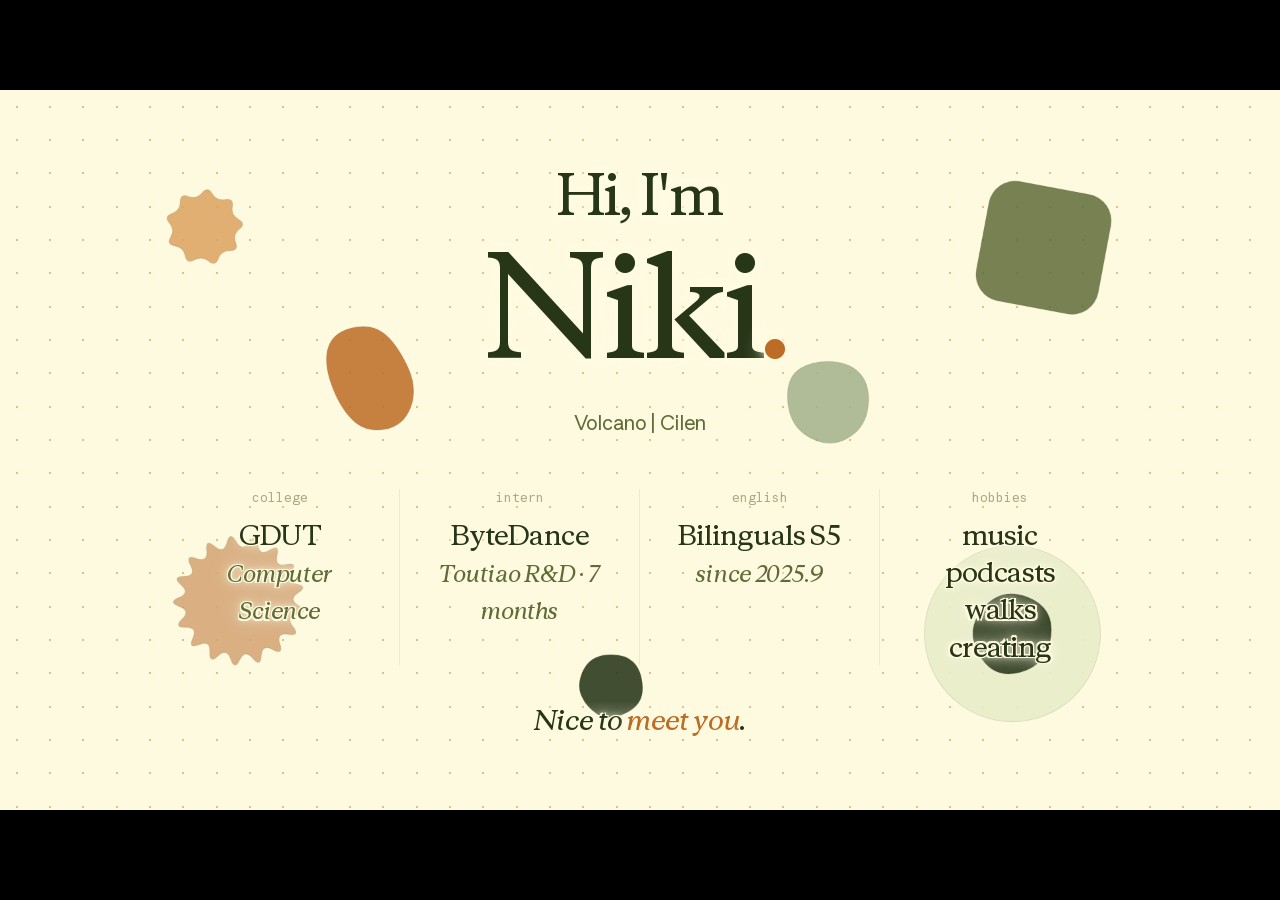
==== index.html @ fb97e88b "feat: add cream text halo for readability over physics layer Co-Authored-By: Claude <noreply@anthrop" ====
<!doctype html>
<html lang="en">
  <head>
    <meta charset="utf-8" />
    <meta name="viewport" content="width=device-width, initial-scale=1" />
    <title>Talk Aug.12</title>
    <style>
      /* ===========================================
         THEME — Anthropic fonts (res/fonts),
         T7 editorial language in olive & cream:
         deep olive green, warm cream, amber.
         =========================================== */
      @font-face {
        font-family: "AnthropicSerif";
        src: url("res/fonts/anthropic_serif_roman.woff2") format("woff2");
        font-weight: 400;
        font-style: normal;
        font-display: swap;
      }
      @font-face {
        font-family: "AnthropicSerif";
        src: url("res/fonts/anthropic_serif_italic.woff2") format("woff2");
        font-weight: 400;
        font-style: italic;
        font-display: swap;
      }
      @font-face {
        font-family: "AnthropicSans";
        src: url("res/fonts/anthropic_sans_roman.woff2") format("woff2");
        font-weight: 400;
        font-style: normal;
        font-display: swap;
      }
      @font-face {
        font-family: "AnthropicMono";
        src: url("res/fonts/anthropic_mono_roman.woff2") format("woff2");
        font-weight: 400;
        font-style: normal;
        font-display: swap;
      }

      /* ===========================================
         THEME TOKENS — tropical indoor plant palette
         =========================================== */
      :root {
        --ink: #606c38;            /* olive green */
        --icon: #283618;           /* deep olive ink */
        --accent: #bc6c25;         /* amber */
        --cream: #fefae0;          /* warm cream */
        --muted: #606c38;          /* muted olive */
        --faint: rgba(96, 108, 56, 0.55);
        --hairline: rgba(96, 108, 56, 0.16);
        --stage-bg: #000000;       /* letterbox bars */

        --font-serif: "AnthropicSerif", Georgia, serif;
        --font-sans: "AnthropicSans", "Helvetica Neue", Arial, sans-serif;
        --font-mono: "AnthropicMono", "SFMono-Regular", Consolas, monospace;

        --ease-out-expo: cubic-bezier(0.16, 1, 0.3, 1);
        --slide-pad-x: 180px;
      }

      /* ===========================================
         FIXED 16:9 STAGE — viewport-base.css (full).
         The stage scales to FIT the window; black
         bars letterbox when the window isn't 16:9.
         =========================================== */
      html, body { width: 100%; height: 100%; margin: 0; overflow: hidden; background: var(--stage-bg, #000); }
      .deck-viewport { position: fixed; inset: 0; overflow: hidden; background: var(--stage-bg, #000); }
      .deck-stage { position: absolute; left: 0; top: 0; width: 1920px; height: 1080px; overflow: hidden; transform-origin: 0 0; background: var(--cream); }
      .slide { position: absolute; inset: 0; width: 1920px; height: 1080px; overflow: hidden; display: block; visibility: hidden; opacity: 0; pointer-events: none; background: var(--cream); transition: opacity 0.35s ease; }
      .slide, .slide *, .slide *::before, .slide *::after { box-sizing: border-box; }
      .slide.active, .slide.visible { visibility: visible; opacity: 1; pointer-events: auto; z-index: 1; }
      img, video, canvas, svg { max-width: 100%; max-height: 100%; }
      .deck-controls { position: fixed; left: 50%; bottom: 22px; transform: translateX(-50%); z-index: 1000; }
      @media print {
        html, body { width: 1920px; height: auto; overflow: visible; background: #fff; }
        .deck-viewport { position: static; overflow: visible; background: #fff; }
        .deck-stage { position: static; width: auto; height: auto; transform: none !important; background: none; }
        .slide { position: relative; display: block !important; visibility: visible !important; opacity: 1 !important; pointer-events: auto !important; width: 1920px; height: 1080px; break-after: page; page-break-after: always; }
        .slide:last-child { break-after: auto; page-break-after: auto; }
        .deck-controls { display: none !important; }
      }
      @media (prefers-reduced-motion: reduce) {
        *, *::before, *::after { animation-duration: 0.01ms !important; transition-duration: 0.2s !important; }
      }

      /* ===========================================
         SLIDE GROUND — dot grid in warm amber
         =========================================== */
      .slide {
        background-color: var(--cream);
        background-image: url("data:image/svg+xml,%3Csvg xmlns='http://www.w3.org/2000/svg' width='50' height='50'%3E%3Crect width='3' height='3' x='23.5' y='23.5' fill='%23dda15e' fill-opacity='0.7'/%3E%3C/svg%3E");
        background-size: 50px 50px;
      }

      /* ===========================================
         TYPE — serif headlines, sans body, mono chrome.
         No uppercase anywhere.
         =========================================== */
      h1 { margin: 0; color: var(--icon); font-family: var(--font-serif); font-weight: 400; line-height: 1.15; letter-spacing: 0; }
      h1 em { font-style: italic; }
      .body { margin: 44px 0 0; color: var(--muted); font-family: var(--font-sans); font-size: 31px; line-height: 1.55; }
      .pull { margin: 56px 0 0; font-family: var(--font-serif); font-style: italic; font-size: 40px; line-height: 1.3; color: var(--icon); }
      .pull .accent { color: var(--accent); }
      .accent { color: var(--accent); }
      .label { font-family: var(--font-mono); font-size: 20px; letter-spacing: 0.05em; color: var(--faint); margin-bottom: 14px; }

      /* ===========================================
         TEXT HALO (文本光晕 / 描边) — cream outline +
         soft glow around every glyph, so type stays
         readable when the physics shapes drift
         underneath. text-shadow is inherited, so a
         single rule on .slide covers all text.
         Tune the px values here if it feels heavy.
         =========================================== */
      .slide {
        text-shadow:
          -2px -2px 0 var(--cream),
           2px -2px 0 var(--cream),
          -2px  2px 0 var(--cream),
           2px  2px 0 var(--cream),
           0 0 8px var(--cream),
           0 0 18px var(--cream),
           0 0 32px var(--cream);
      }

      /* ===========================================
         COMPOSITION — centered name card
         =========================================== */
      .center-slide {
        display: flex; flex-direction: column; align-items: center; justify-content: center;
        text-align: center; padding: 0 var(--slide-pad-x);
      }
      .center-slide > * { width: fit-content; max-width: 1500px; }

      .center-slide h1 { font-size: 84px; }
      .center-slide h1 .name { display: block; font-size: 210px; line-height: 1.02; margin-top: 12px; }
      .center-slide .subtitle { margin: 44px 0 0; color: var(--muted); font-family: var(--font-sans); font-size: 29px; line-height: 1.6; }
      .center-slide .subtitle .accent { color: var(--accent); }

      /* === facts: four columns, hairline dividers === */
      .facts {
        display: flex; align-items: stretch; justify-content: center;
        margin-top: 76px; width: fit-content; max-width: 1560px;
      }
      .fact { flex: 0 0 360px; padding: 0 40px; border-right: 1px solid var(--hairline); }
      .fact:last-child { border-right: none; }
      .fact .k { font-family: var(--font-mono); font-size: 19px; letter-spacing: 0.05em; color: var(--faint); margin-bottom: 16px; }
      .fact .k .accent { color: var(--accent); }
      .fact .v { font-family: var(--font-serif); font-size: 40px; line-height: 1.4; color: var(--icon); }
      .fact .v em { font-style: italic; color: var(--muted); font-size: 33px; }

      /* === footer === */
      .deck-foot {
        position: absolute; left: var(--slide-pad-x); bottom: 46px;
        font-family: var(--font-mono); font-size: 19px; letter-spacing: 0.05em; color: var(--faint);
      }

      /* ===========================================
         ANIMATION KIT — blur-in words, fade, pop.
         All gated on .slide.visible, added by the
         SlidePresentation controller on entry.
         =========================================== */
      .w { display: inline-block; opacity: 0; filter: blur(12px); transition: opacity 0.9s var(--ease-out-expo), filter 0.9s var(--ease-out-expo); transition-delay: var(--d, 0s); }
      .slide.visible .w { opacity: 1; filter: blur(0); }
      .fade { opacity: 0; transition: opacity 0.9s ease; transition-delay: var(--d, 0s); }
      .slide.visible .fade { opacity: 1; }
      .pop { opacity: 0; transform: scale(0.9); transition: opacity 0.7s var(--ease-out-expo), transform 0.7s var(--ease-out-expo); transition-delay: var(--d, 0s); }
      .slide.visible .pop { opacity: 1; transform: none; }
      .wipe { clip-path: inset(0 0 0 100%); transition: clip-path 1.1s var(--ease-out-expo); transition-delay: var(--d, 0s); }
      .slide.visible .wipe { clip-path: inset(0 0 0 0); }

      /* ===========================================
         EDIT CHROME — hover top-left or press E
         =========================================== */
      .edit-hotzone { position: fixed; top: 0; left: 0; width: 120px; height: 120px; z-index: 2000; }
      .edit-toggle {
        position: fixed; top: 14px; left: 14px; z-index: 2001;
        width: 40px; height: 40px; border-radius: 50%; border: none;
        background: var(--ink); color: var(--cream); font-size: 18px;
        cursor: pointer; display: none; opacity: 0.85; transition: opacity 0.3s;
      }
      .edit-toggle.show { display: block; }
      .edit-toggle:hover { opacity: 1; }
      .edit-tools {
        position: fixed; top: 62px; left: 14px; z-index: 2001; display: none; gap: 8px; flex-direction: column;
      }
      .edit-tools.active { display: flex; }
      .edit-tools button {
        font-family: var(--font-mono); font-size: 13px; letter-spacing: 0.05em;
        padding: 7px 12px; border-radius: 999px; border: 1px solid var(--hairline);
        background: var(--cream); color: var(--icon); cursor: pointer;
      }
      .edit-tools button:hover { border-color: var(--accent); color: var(--accent); }
      [contenteditable="plaintext-only"] { outline: 2px dashed var(--accent); outline-offset: 6px; border-radius: 4px; }

      /* ===========================================
         FX LAYER — physics shapes between the dot
         ground and the type layer
         =========================================== */
      .fx-layer {
        position: absolute; inset: 0; z-index: 0;
        width: 1920px; height: 1080px;
        max-width: none; max-height: none;
        pointer-events: none;
        animation: fx-fade 1s var(--ease-out-expo) 0.15s both;
      }
      @keyframes fx-fade { from { opacity: 0; } }
      .slide > *:not(.fx-layer) { position: relative; z-index: 1; }
    </style>
  </head>
  <body>
    <div class="deck-viewport">
      <div class="deck-stage">
        <section class="slide center-slide active" aria-label="Hi, I'm Niki">

          <!-- decorative physics layer: behind the type, above the dot ground -->
          <canvas class="fx-layer" aria-hidden="true"></canvas>

          <!-- centered name -->
          <h1>
            <span class="w editable" style="--d:0.2s">Hi,</span>
            <span class="w editable" style="--d:0.3s">I'm</span>
            <span class="name w editable" style="--d:0.45s">Niki<em class="accent">.</em></span>
          </h1>
          <p class="subtitle fade editable" style="--d:0.7s">
            Volcano | Cilen
          </p>

          <!-- four facts -->
          <div class="facts">
            <div class="fact pop">
              <div class="k editable">college</div>
              <div class="v editable">GDUT<br /><em>Computer Science</em></div>
            </div>
            <div class="fact pop" style="--d:0.15s">
              <div class="k editable">intern</div>
              <div class="v editable">ByteDance<br /><em>Toutiao R&amp;D · 7 months</em></div>
            </div>
            <div class="fact pop" style="--d:0.3s">
              <div class="k editable">english</div>
              <div class="v editable">Bilinguals S5<br /><em>since 2025.9</em></div>
            </div>
            <div class="fact pop" style="--d:0.45s">
              <div class="k editable">hobbies</div>
              <div class="v editable">music<br />podcasts<br />walks<br />creating</div>
            </div>
          </div>

          <!-- closer -->
          <p class="pull wipe editable" style="--d:0.9s">Nice to <span class="accent">meet you</span>.</p>

        </section>
      </div>
    </div>

    <!-- ===========================================
         EDIT CHROME — hover top-left (or press E)
         =========================================== -->
    <div class="edit-hotzone" aria-hidden="true"></div>
    <button class="edit-toggle" id="editToggle" title="Edit mode (E)">✏️</button>
    <div class="edit-tools" id="editTools">
      <button id="editSave" title="Save to localStorage">save</button>
      <button id="editExport" title="Download the edited file">export</button>
    </div>

    <script>
      /* ===========================================
         SLIDE PRESENTATION CONTROLLER
         Keyboard: PageDown / ↓ / → / Space (next),
         PageUp / ↑ / ← / Shift+Space (previous).
         The stage scales to FIT the window.
         =========================================== */
      class SlidePresentation {
        constructor() {
          this.slides = document.querySelectorAll(".slide");
          this.current = 0;
          this.stage = document.querySelector(".deck-stage");
          this.editing = false;
          this.setupScale();
          this.setupKeys();
          this.show(0);
        }

        setupScale() {
          const scale = () => {
            const factor = Math.min(window.innerWidth / 1920, window.innerHeight / 1080);
            const x = (window.innerWidth - 1920 * factor) / 2;
            const y = (window.innerHeight - 1080 * factor) / 2;
            this.stage.style.transform = `translate(${x}px, ${y}px) scale(${factor})`;
          };
          scale();
          window.addEventListener("resize", scale);
        }

        setupKeys() {
          document.addEventListener("keydown", (e) => {
            if (this.editing) return;
            if (e.key === " " && e.shiftKey) {
              e.preventDefault();
              this.show(this.current - 1);
            } else if (e.key === " " || e.key === "PageDown" || e.key === "ArrowDown" || e.key === "ArrowRight") {
              e.preventDefault();
              this.show(this.current + 1);
            } else if (e.key === "PageUp" || e.key === "ArrowUp" || e.key === "ArrowLeft") {
              e.preventDefault();
              this.show(this.current - 1);
            }
          });
        }

        show(index) {
          this.current = Math.max(0, Math.min(index, this.slides.length - 1));
          this.slides.forEach((slide, i) => {
            const on = i === this.current;
            slide.classList.toggle("active", on);
            slide.classList.toggle("visible", on);
          });
        }
      }

      /* ===========================================
         INLINE EDITING — hover top-left or press E,
         save to localStorage, export a file.
         =========================================== */
      (() => {
        const deck = document.querySelector(".deck-stage");
        const hotzone = document.querySelector(".edit-hotzone");
        const toggle = document.getElementById("editToggle");
        const tools = document.getElementById("editTools");
        const SAVE_KEY = "niki-intro:v1";
        let isActive = false;
        let hideTimer = null;

        const applyEditable = () => {
          document.querySelectorAll(".editable").forEach((el) => {
            el.contentEditable = isActive ? "plaintext-only" : "false";
          });
        };

        const save = () => {
          try {
            localStorage.setItem(SAVE_KEY, deck.innerHTML);
          } catch (err) {
            /* ignore */
          }
        };

        const toggleEdit = () => {
          isActive = !isActive;
          if (window.__deckPresenter) window.__deckPresenter.editing = isActive;
          toggle.classList.toggle("active", isActive);
          tools.classList.toggle("active", isActive);
          toggle.textContent = isActive ? "✓" : "✏️";
          toggle.title = isActive ? "Done editing (E)" : "Edit mode (E)";
          applyEditable();
          if (isActive) {
            clearTimeout(hideTimer);
            toggle.classList.add("show");
          } else {
            save();
          }
        };

        hotzone.addEventListener("mouseenter", () => {
          clearTimeout(hideTimer);
          toggle.classList.add("show");
        });
        hotzone.addEventListener("mouseleave", () => {
          hideTimer = setTimeout(() => {
            if (!isActive) toggle.classList.remove("show");
          }, 400);
        });
        toggle.addEventListener("mouseenter", () => clearTimeout(hideTimer));
        toggle.addEventListener("mouseleave", () => {
          hideTimer = setTimeout(() => {
            if (!isActive) toggle.classList.remove("show");
          }, 400);
        });
        hotzone.addEventListener("click", () => toggleEdit());
        toggle.addEventListener("click", () => toggleEdit());

        document.addEventListener("keydown", (e) => {
          if ((e.key === "e" || e.key === "E") && !e.target.getAttribute("contenteditable")) {
            toggleEdit();
          }
        });

        deck.addEventListener("input", () => {
          if (isActive) save();
        });

        document.getElementById("editSave").addEventListener("click", () => {
          save();
          toggle.classList.add("show");
        });

        document.getElementById("editExport").addEventListener("click", () => {
          save();
          const html = "<!doctype html>\n" + document.documentElement.outerHTML;
          const blob = new Blob([html], { type: "text/html" });
          const url = URL.createObjectURL(blob);
          const a = document.createElement("a");
          a.href = url;
          a.download = "niki-intro.html";
          a.click();
          URL.revokeObjectURL(url);
        });
      })();

      /* ===========================================
         BOOT
         =========================================== */
      const deckPresenter = new SlidePresentation();
      window.__deckPresenter = deckPresenter;
    </script>

    <script>
      /* ===========================================
         DECORATIVE PHYSICS LAYER — olive/amber shapes
         swim freely like fish: drifting, pausing,
         steering around each other, never touching.
         No pointer interaction. Sandwiched between
         the dot ground and the type layer.
         =========================================== */
      (() => {
        "use strict";

        /* =====================================================
           TUNING — sizes, speeds and forces, all in one place.
           The stage is 1920 × 1080. Colors live in `specs`.
           ===================================================== */
        const CFG = {
          // ---- sizes ----
          shapeScale: 1,      // global size multiplier for all shapes
          gap: 1.1,           // min gap between shapes, × (r₁ + r₂)

          // ---- free swimming ----
          swimSpeed: 60,      // base drift speed, px/s
          swimTurn: 0.7,      // how fast the drift direction changes, rad/s
          swimPull: 1.0,      // attraction toward the wander point
          swimDamping: 0.85,  // velocity friction while swimming
          swimMaxSpeed: 260,  // safety speed cap, px/s
          swimMaxAccel: 300,  // safety acceleration cap, px/s²
          speedVariance: 0.4, // ± per-shape speed difference (fraction)

          // ---- pauses (float in place) ----
          pauseMin: 3,        // seconds of swimming between pauses
          pauseMax: 8,
          restMin: 1.5,       // seconds of floating per pause
          restMax: 3.5,

          // ---- even distribution ----
          goalSpread: 340,    // wander points keep at least this apart, px
          goalNudge: 1.4,     // how firmly goals push apart, px/frame at full overlap
          anchorPull: 0.45,   // wander points drift back toward their home, per s

          // ---- active avoidance (主动避让) ----
          avoid: 500,         // steering accel when shapes get close, px/s²
          edgeMargin: 160,    // steer away from stage edges within this, px

          // ---- motion flavor ----
          breathRate: 0.0005, // breathing sway speed, rad per ms
          breathAmount: 0.22, // breathing sway amplitude, rad
          bankAmount: 0.0016, // tilt into the drift, rad per px/s of vx
        };

        // gentler values when the user prefers reduced motion
        const GENTLE = { breathAmount: 0, bankAmount: 0 };

        const W = 1920, H = 1080, TAU = Math.PI * 2;
        const canvas = document.querySelector(".fx-layer");
        const ctx = canvas.getContext("2d");
        const reducedMotion = matchMedia("(prefers-reduced-motion: reduce)").matches;
        const dpr = Math.min(devicePixelRatio || 1, 2);
        canvas.width = W * dpr;
        canvas.height = H * dpr;
        ctx.setTransform(dpr, 0, 0, dpr, 0, 0);

        /* 7 distinctive silhouettes, spread wide with margins, in
           the deck's olive / amber / cream tokens. x/y = rest
           position, w/h/r = size in stage pixels (× shapeScale). */
        const specs = [
          { kind:"flower", x:300, y:210, w:126, h:123, r:52, color:"rgba(221,161,94,.85)", petals:9, inner:.70, angle:-.08 },
          { kind:"roundRect", x:1560, y:240, w:186, h:182, r:83, color:"rgba(96,108,56,.85)", corner:40, angle:.03 },
          { kind:"poly", x:560, y:430, w:121, h:171, r:63, color:"rgba(188,108,37,.85)", angle:-.16,
            points:[[-.2,-.5],[.27,-.44],[.46,-.2],[.49,.24],[.14,.5],[-.33,.42],[-.5,.12],[-.46,-.3]] },
          { kind:"poly", x:1240, y:470, w:127, h:130, r:55, color:"rgba(163,177,138,.85)", angle:-.04,
            points:[[-.18,-.5],[.26,-.47],[.49,-.2],[.43,.27],[.05,.5],[-.33,.36],[-.5,.08],[-.48,-.33]] },
          { kind:"flower", x:360, y:760, w:214, h:211, r:90, color:"rgba(212,163,115,.85)", petals:17, inner:.69, angle:.03 },
          { kind:"poly", x:920, y:900, w:100, h:102, r:42, color:"rgba(40,54,24,.88)", angle:-.13,
            points:[[-.18,-.5],[.32,-.39],[.5,-.08],[.37,.41],[-.2,.5],[-.46,.2],[-.5,-.16]] },
          { kind:"composite", x:1520, y:820, w:264, h:264, r:120, color:"rgba(233,237,201,.9)", innerColor:"rgba(40,54,24,.9)", angle:-.04 }
        ];

        let bodies = [], lastTime = performance.now();
        const clamp = (v, lo, hi) => Math.max(lo, Math.min(hi, v));

        bodies = specs.map((s, i) => ({
          s, i,
          x: s.x, y: s.y, vx: 0, vy: 0,
          a: s.angle || 0, av: 0,
          w: s.w * CFG.shapeScale, h: s.h * CFG.shapeScale, r: s.r * CFG.shapeScale,
          wx: s.x, wy: s.y,                      // wander point it swims toward
          ax: s.x, ay: s.y,                      // home anchor — keeps it spread
          heading: Math.random() * TAU,          // current drift direction
          speedFactor: 1 + (Math.random() - .5) * CFG.speedVariance * 2,
          rest: CFG.pauseMin + Math.random() * (CFG.pauseMax - CFG.pauseMin),
          pause: 0,                              // seconds left floating in place
          fx: 0, fy: 0,                          // steering force accumulator
        }));

        // Soft edges — shapes rest against the stage, never bounce.
        function contain(b) {
          if (b.x < b.r) { b.x = b.r; b.vx = 0; }
          else if (b.x > W - b.r) { b.x = W - b.r; b.vx = 0; }
          if (b.y < b.r) { b.y = b.r; b.vy = 0; }
          else if (b.y > H - b.r) { b.y = H - b.r; b.vy = 0; }
        }

        // Active avoidance (主动避让) — accumulate steering forces so
        // shapes flow around each other before touching. No impulses,
        // no position teleports, no bouncing, no squeezing.
        function steerApart(a, b) {
          const dx = b.x - a.x, dy = b.y - a.y;
          const dist = Math.hypot(dx, dy);
          const zone = (a.r + b.r) * CFG.gap;
          if (dist >= zone || dist < 1e-4) return;
          const t = 1 - dist / zone;   // 0 at zone edge → 1 at full overlap
          const f = t * t * CFG.avoid; // quadratic falloff, px/s²
          const nx = dx / dist, ny = dy / dist;
          a.fx -= nx * f; a.fy -= ny * f;
          b.fx += nx * f; b.fy += ny * f;
        }

        // Soft edge avoidance — drift off the walls before touching.
        function steerFromEdges(b) {
          const m = CFG.edgeMargin;
          if (b.x < m) b.fx += CFG.avoid * Math.pow(1 - b.x / m, 2);
          else if (b.x > W - m) b.fx -= CFG.avoid * Math.pow(1 - (W - b.x) / m, 2);
          if (b.y < m) b.fy += CFG.avoid * Math.pow(1 - b.y / m, 2);
          else if (b.y > H - m) b.fy -= CFG.avoid * Math.pow(1 - (H - b.y) / m, 2);
        }

        // Even distribution — the wander goals repel each other (and
        // keep out of other shapes' personal space), so the shapes
        // spread across the stage instead of gathering on one side.
        // Goals are virtual targets, so nudging them is invisible.
        function spreadGoals() {
          const zone = CFG.goalSpread;
          // goals keep their distance from each other
          for (let i = 0; i < bodies.length; i++) {
            for (let j = i + 1; j < bodies.length; j++) {
              const a = bodies[i], b = bodies[j];
              const dx = b.wx - a.wx, dy = b.wy - a.wy;
              const dist = Math.hypot(dx, dy);
              if (dist >= zone || dist < 1e-4) continue;
              const t = 1 - dist / zone;
              const nudge = t * t * CFG.goalNudge;
              const nx = dx / dist, ny = dy / dist;
              a.wx -= nx * nudge; a.wy -= ny * nudge;
              b.wx += nx * nudge; b.wy += ny * nudge;
            }
          }
          // goals avoid sitting inside other shapes
          for (const a of bodies) {
            for (const b of bodies) {
              if (a === b) continue;
              const dx = a.wx - b.x, dy = a.wy - b.y;
              const dist = Math.hypot(dx, dy);
              const zoneB = (a.r + b.r) * CFG.gap + 30;
              if (dist >= zoneB || dist < 1e-4) continue;
              const t = 1 - dist / zoneB;
              a.wx += (dx / dist) * t * t * CFG.goalNudge;
              a.wy += (dy / dist) * t * t * CFG.goalNudge;
            }
          }
          // keep goals inside the stage
          const m = CFG.edgeMargin;
          for (const b of bodies) {
            b.wx = clamp(b.wx, m, W - m);
            b.wy = clamp(b.wy, m, H - m);
          }
        }

        function simulate(dt) {
          const now = performance.now();
          const speedScale = reducedMotion ? .45 : 1;
          const breathAmount = reducedMotion ? GENTLE.breathAmount : CFG.breathAmount;
          const bankAmount = reducedMotion ? GENTLE.bankAmount : CFG.bankAmount;

          // ---- accumulate steering forces ----
          for (const b of bodies) { b.fx = 0; b.fy = 0; }
          for (let i = 0; i < bodies.length; i++) {
            for (let j = i + 1; j < bodies.length; j++) steerApart(bodies[i], bodies[j]);
          }
          for (const b of bodies) steerFromEdges(b);

          // ---- swim: wander, chase, apply steering ----
          for (const b of bodies) {
            // pause scheduling: swim a while, then float in place
            if (b.pause > 0) {
              b.pause -= dt;
            } else {
              b.rest -= dt;
              if (b.rest <= 0) {
                b.pause = CFG.restMin + Math.random() * (CFG.restMax - CFG.restMin);
                b.rest = CFG.pauseMin + Math.random() * (CFG.pauseMax - CFG.pauseMin);
              }
              // wander point meanders along a slowly turning heading
              b.heading += (Math.random() - .5) * CFG.swimTurn * dt;
              const sp = CFG.swimSpeed * b.speedFactor * speedScale;
              b.wx += Math.cos(b.heading) * sp * dt;
              b.wy += Math.sin(b.heading) * sp * dt;
              // keep the wander point inside the stage — reflect the heading
              const m = CFG.edgeMargin;
              if (b.wx < m) { b.wx = m; b.heading = Math.PI - b.heading; }
              else if (b.wx > W - m) { b.wx = W - m; b.heading = Math.PI - b.heading; }
              if (b.wy < m) { b.wy = m; b.heading = -b.heading; }
              else if (b.wy > H - m) { b.wy = H - m; b.heading = -b.heading; }
              // drift back toward its home anchor — shapes stay spread
              b.wx += (b.ax - b.wx) * CFG.anchorPull * b.speedFactor * dt;
              b.wy += (b.ay - b.wy) * CFG.anchorPull * b.speedFactor * dt;
            }
            const paused = b.pause > 0;

            // soft chase of the wander point + avoidance steering
            let ax = (b.wx - b.x) * (paused ? .25 : CFG.swimPull) - b.vx * (paused ? .9 : CFG.swimDamping) + b.fx;
            let ay = (b.wy - b.y) * (paused ? .25 : CFG.swimPull) - b.vy * (paused ? .9 : CFG.swimDamping) + b.fy;
            const acc = Math.hypot(ax, ay), cap = reducedMotion ? 180 : CFG.swimMaxAccel;
            if (acc > cap) { ax *= cap / acc; ay *= cap / acc; }
            b.vx += ax * dt; b.vy += ay * dt;
            const maxV = paused ? 50 : CFG.swimMaxSpeed;
            b.vx = clamp(b.vx, -maxV, maxV); b.vy = clamp(b.vy, -maxV, maxV);
            b.x += b.vx * dt; b.y += b.vy * dt;

            // tilt into the drift + gentle breathing
            const sway = Math.sin(now * CFG.breathRate + b.i * 1.9) * breathAmount;
            const bank = clamp(b.vx * bankAmount, -.3, .3);
            b.av += ((b.s.angle || 0) + sway + bank - b.a) * .02;
            b.av *= .9; b.a += b.av;
          }

          // keep the goals spread — shapes follow, distribution stays even
          spreadGoals();

          // hard safety: never leave the stage
          for (const b of bodies) contain(b);
        }

        function smooth(points) {
          const first = points[0], last = points[points.length - 1];
          ctx.beginPath(); ctx.moveTo((first[0]+last[0])/2, (first[1]+last[1])/2);
          for (let i=0; i<points.length; i++) {
            const p=points[i], n=points[(i+1)%points.length];
            ctx.quadraticCurveTo(p[0], p[1], (p[0]+n[0])/2, (p[1]+n[1])/2);
          }
          ctx.closePath();
        }

        function radial(rx, ry, radii, rotation=-Math.PI/2) {
          return radii.map((r,i) => { const a=rotation+i/radii.length*TAU; return [Math.cos(a)*rx*r, Math.sin(a)*ry*r]; });
        }

        function paint(color) {
          ctx.fillStyle=color; ctx.fill(); ctx.strokeStyle="rgba(40,54,24,.14)"; ctx.lineWidth=1.1; ctx.stroke();
        }

        function drawBody(b) {
          const s=b.s, rx=b.w/2, ry=b.h/2;
          ctx.save(); ctx.translate(b.x,b.y); ctx.rotate(b.a); ctx.lineJoin="round";
          if (s.kind === "circle" || s.kind === "composite") {
            ctx.beginPath(); ctx.ellipse(0,0,rx,ry,0,0,TAU); paint(s.color);
          } else if (s.kind === "roundRect") {
            ctx.beginPath(); ctx.roundRect(-rx,-ry,b.w,b.h,s.corner); paint(s.color);
          } else if (s.kind === "poly") {
            smooth(s.points.map(p=>[p[0]*b.w,p[1]*b.h])); paint(s.color);
          } else if (s.kind === "flower") {
            const radii=Array.from({length:s.petals*2},(_,i)=>i%2===0?1:s.inner);
            smooth(radial(rx,ry,radii)); paint(s.color);
          } else {
            smooth(radial(rx,ry,s.radii)); paint(s.color);
          }
          if (s.kind === "composite") {
            smooth(radial(b.w*.28,b.h*.285,[.96,1,.94,1,.97],-Math.PI/2-.07)); paint(s.innerColor);
          }
          ctx.restore();
        }

        function frame(now) {
          const dt=Math.min(Math.max((now-lastTime)/1000,.001),.03); lastTime=now;
          simulate(dt); ctx.clearRect(0,0,W,H); for (const b of bodies) drawBody(b);
          requestAnimationFrame(frame);
        }

        requestAnimationFrame(frame);
      })();
    </script>
  </body>
</html>
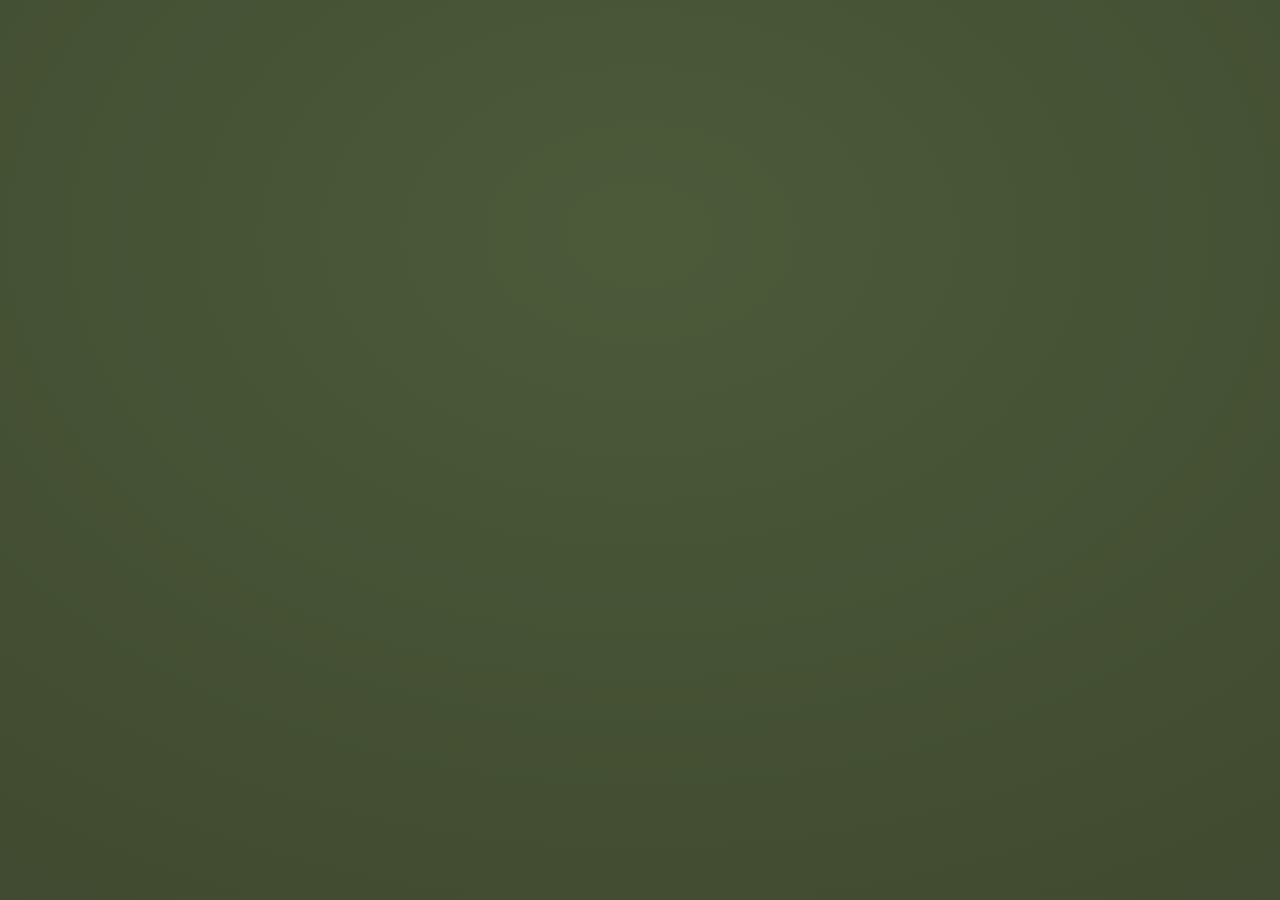
==== commit c43fb3c1: "feat: add pre-page cover unveiled by a cog-shaped window from the corner Co-Authored-By: Claude <nor" ====
--- a/index.html
+++ b/index.html
@@ -172,28 +172,22 @@
       .slide.visible .wipe { clip-path: inset(0 0 0 0); }
 
       /* ===========================================
-         EDIT CHROME — hover top-left or press E
-         =========================================== */
-      .edit-hotzone { position: fixed; top: 0; left: 0; width: 120px; height: 120px; z-index: 2000; }
-      .edit-toggle {
-        position: fixed; top: 14px; left: 14px; z-index: 2001;
-        width: 40px; height: 40px; border-radius: 50%; border: none;
-        background: var(--ink); color: var(--cream); font-size: 18px;
-        cursor: pointer; display: none; opacity: 0.85; transition: opacity 0.3s;
-      }
-      .edit-toggle.show { display: block; }
-      .edit-toggle:hover { opacity: 1; }
-      .edit-tools {
-        position: fixed; top: 62px; left: 14px; z-index: 2001; display: none; gap: 8px; flex-direction: column;
-      }
-      .edit-tools.active { display: flex; }
-      .edit-tools button {
-        font-family: var(--font-mono); font-size: 13px; letter-spacing: 0.05em;
-        padding: 7px 12px; border-radius: 999px; border: 1px solid var(--hairline);
-        background: var(--cream); color: var(--icon); cursor: pointer;
-      }
-      .edit-tools button:hover { border-color: var(--accent); color: var(--accent); }
-      [contenteditable="plaintext-only"] { outline: 2px dashed var(--accent); outline-offset: 6px; border-radius: 4px; }
+         PRE PAGE — olive cover cut open by a cog.
+         A full-screen #424d31 sheet, completely
+         blank. On the first forward keypress a
+         window in the shape of the amber cog from
+         the physics layer opens at the bottom-right
+         corner and grows until it swallows the
+         screen — the green cover is simply revealed
+         in a cog shape (no gear graphic of its own).
+         =========================================== */
+      .pre {
+        position: fixed; inset: 0; z-index: 500;
+        background:
+          radial-gradient(130% 130% at 50% 26%, #4c5a3a 0%, #424d31 56%, #39432e 100%);
+        pointer-events: none;
+        /* clip-path: path(evenodd, "…") — set by JS while opening */
+      }
 
       /* ===========================================
          FX LAYER — physics shapes between the dot
@@ -204,8 +198,9 @@
         width: 1920px; height: 1080px;
         max-width: none; max-height: none;
         pointer-events: none;
-        animation: fx-fade 1s var(--ease-out-expo) 0.15s both;
-      }
+        animation: none; /* lazy — starts only when the gear reveal lifts the cover */
+      }
+      .fx-layer.on { animation: fx-fade 1s var(--ease-out-expo) 0.15s both; }
       @keyframes fx-fade { from { opacity: 0; } }
       .slide > *:not(.fx-layer) { position: relative; z-index: 1; }
     </style>
@@ -213,57 +208,54 @@
   <body>
     <div class="deck-viewport">
       <div class="deck-stage">
-        <section class="slide center-slide active" aria-label="Hi, I'm Niki">
+        <section class="slide center-slide" aria-label="Hi, I'm Niki">
 
           <!-- decorative physics layer: behind the type, above the dot ground -->
           <canvas class="fx-layer" aria-hidden="true"></canvas>
 
           <!-- centered name -->
           <h1>
-            <span class="w editable" style="--d:0.2s">Hi,</span>
-            <span class="w editable" style="--d:0.3s">I'm</span>
-            <span class="name w editable" style="--d:0.45s">Niki<em class="accent">.</em></span>
+            <span class="w" style="--d:0.2s">Hi,</span>
+            <span class="w" style="--d:0.3s">I'm</span>
+            <span class="name w" style="--d:0.45s">Niki<em class="accent">.</em></span>
           </h1>
-          <p class="subtitle fade editable" style="--d:0.7s">
+          <p class="subtitle fade" style="--d:0.7s">
             Volcano | Cilen
           </p>
 
           <!-- four facts -->
           <div class="facts">
             <div class="fact pop">
-              <div class="k editable">college</div>
-              <div class="v editable">GDUT<br /><em>Computer Science</em></div>
+              <div class="k">college</div>
+              <div class="v">GDUT<br /><em>Software Engineering</em></div>
             </div>
             <div class="fact pop" style="--d:0.15s">
-              <div class="k editable">intern</div>
-              <div class="v editable">ByteDance<br /><em>Toutiao R&amp;D · 7 months</em></div>
+              <div class="k">intern</div>
+              <div class="v">ByteDance<br /><em>Toutiao R&amp;D<br />7 months</em></div>
             </div>
             <div class="fact pop" style="--d:0.3s">
-              <div class="k editable">english</div>
-              <div class="v editable">Bilinguals S5<br /><em>since 2025.9</em></div>
+              <div class="k">english</div>
+              <div class="v">Bilinguals S5<br /><em>since 2025.9</em></div>
             </div>
             <div class="fact pop" style="--d:0.45s">
-              <div class="k editable">hobbies</div>
-              <div class="v editable">music<br />podcasts<br />walks<br />creating</div>
+              <div class="k">hobbies</div>
+              <div class="v">Music<br />Podcasts<br />Walks<br />Creation</div>
             </div>
           </div>
 
           <!-- closer -->
-          <p class="pull wipe editable" style="--d:0.9s">Nice to <span class="accent">meet you</span>.</p>
+          <p class="pull wipe" style="--d:0.9s">Nice to <span class="accent">meet you</span>.</p>
 
         </section>
       </div>
     </div>
 
-    <!-- ===========================================
-         EDIT CHROME — hover top-left (or press E)
-         =========================================== -->
-    <div class="edit-hotzone" aria-hidden="true"></div>
-    <button class="edit-toggle" id="editToggle" title="Edit mode (E)">✏️</button>
-    <div class="edit-tools" id="editTools">
-      <button id="editSave" title="Save to localStorage">save</button>
-      <button id="editExport" title="Download the edited file">export</button>
-    </div>
+    <!-- PRE PAGE — a blank olive cover. The first forward keypress
+         opens a cog-shaped window (the silhouette of the amber cog
+         from the physics layer) at the bottom-right corner and
+         grows it over the screen, uncovering the first slide
+         (see the PRE PAGE script). -->
+    <div class="pre" id="preCover" aria-hidden="true"></div>
 
     <script>
       /* ===========================================
@@ -277,10 +269,11 @@
           this.slides = document.querySelectorAll(".slide");
           this.current = 0;
           this.stage = document.querySelector(".deck-stage");
-          this.editing = false;
+          this.revealed = false;
           this.setupScale();
           this.setupKeys();
-          this.show(0);
+          /* no show(0) here — the first slide waits behind the
+             pre-page cover until the first keypress lifts it */
         }
 
         setupScale() {
@@ -296,14 +289,23 @@
 
         setupKeys() {
           document.addEventListener("keydown", (e) => {
-            if (this.editing) return;
-            if (e.key === " " && e.shiftKey) {
-              e.preventDefault();
-              this.show(this.current - 1);
-            } else if (e.key === " " || e.key === "PageDown" || e.key === "ArrowDown" || e.key === "ArrowRight") {
+            const isForward = e.key === " " || e.key === "PageDown" || e.key === "ArrowDown" || e.key === "ArrowRight";
+            const isBack = e.key === "PageUp" || e.key === "ArrowUp" || e.key === "ArrowLeft" || (e.key === " " && e.shiftKey);
+
+            /* the pre-page cover is still up: only a forward key
+               winds the gear open; back keys do nothing */
+            if (!this.revealed) {
+              if (isForward) {
+                e.preventDefault();
+                this.unveil();
+              }
+              return;
+            }
+
+            if (isForward) {
               e.preventDefault();
               this.show(this.current + 1);
-            } else if (e.key === "PageUp" || e.key === "ArrowUp" || e.key === "ArrowLeft") {
+            } else if (isBack) {
               e.preventDefault();
               this.show(this.current - 1);
             }
@@ -318,102 +320,123 @@
             slide.classList.toggle("visible", on);
           });
         }
-      }
-
-      /* ===========================================
-         INLINE EDITING — hover top-left or press E,
-         save to localStorage, export a file.
-         =========================================== */
-      (() => {
-        const deck = document.querySelector(".deck-stage");
-        const hotzone = document.querySelector(".edit-hotzone");
-        const toggle = document.getElementById("editToggle");
-        const tools = document.getElementById("editTools");
-        const SAVE_KEY = "niki-intro:v1";
-        let isActive = false;
-        let hideTimer = null;
-
-        const applyEditable = () => {
-          document.querySelectorAll(".editable").forEach((el) => {
-            el.contentEditable = isActive ? "plaintext-only" : "false";
-          });
-        };
-
-        const save = () => {
-          try {
-            localStorage.setItem(SAVE_KEY, deck.innerHTML);
-          } catch (err) {
-            /* ignore */
-          }
-        };
-
-        const toggleEdit = () => {
-          isActive = !isActive;
-          if (window.__deckPresenter) window.__deckPresenter.editing = isActive;
-          toggle.classList.toggle("active", isActive);
-          tools.classList.toggle("active", isActive);
-          toggle.textContent = isActive ? "✓" : "✏️";
-          toggle.title = isActive ? "Done editing (E)" : "Edit mode (E)";
-          applyEditable();
-          if (isActive) {
-            clearTimeout(hideTimer);
-            toggle.classList.add("show");
-          } else {
-            save();
-          }
-        };
-
-        hotzone.addEventListener("mouseenter", () => {
-          clearTimeout(hideTimer);
-          toggle.classList.add("show");
-        });
-        hotzone.addEventListener("mouseleave", () => {
-          hideTimer = setTimeout(() => {
-            if (!isActive) toggle.classList.remove("show");
-          }, 400);
-        });
-        toggle.addEventListener("mouseenter", () => clearTimeout(hideTimer));
-        toggle.addEventListener("mouseleave", () => {
-          hideTimer = setTimeout(() => {
-            if (!isActive) toggle.classList.remove("show");
-          }, 400);
-        });
-        hotzone.addEventListener("click", () => toggleEdit());
-        toggle.addEventListener("click", () => toggleEdit());
-
-        document.addEventListener("keydown", (e) => {
-          if ((e.key === "e" || e.key === "E") && !e.target.getAttribute("contenteditable")) {
-            toggleEdit();
-          }
-        });
-
-        deck.addEventListener("input", () => {
-          if (isActive) save();
-        });
-
-        document.getElementById("editSave").addEventListener("click", () => {
-          save();
-          toggle.classList.add("show");
-        });
-
-        document.getElementById("editExport").addEventListener("click", () => {
-          save();
-          const html = "<!doctype html>\n" + document.documentElement.outerHTML;
-          const blob = new Blob([html], { type: "text/html" });
-          const url = URL.createObjectURL(blob);
-          const a = document.createElement("a");
-          a.href = url;
-          a.download = "niki-intro.html";
-          a.click();
-          URL.revokeObjectURL(url);
-        });
-      })();
+        /* First forward keypress — the gear reveal. Lazy by design:
+           the first slide and its physics layer only start here,
+           when the cover actually lifts. The slide's entrance
+           animations start a beat later (REVEAL_DELAY, set by the
+           PRE PAGE script) so the cog opens before the text moves. */
+        unveil() {
+          this.revealed = true;
+          if (typeof window.__unveil === "function") window.__unveil();
+          if (typeof window.__startFxLayer === "function") window.__startFxLayer();
+          const fx = document.querySelector(".fx-layer");
+          if (fx) fx.classList.add("on");
+          const delay = typeof window.__revealDelay === "number" ? window.__revealDelay : 0;
+          setTimeout(() => this.show(0), delay);
+        }
+      }
 
       /* ===========================================
          BOOT
          =========================================== */
       const deckPresenter = new SlidePresentation();
       window.__deckPresenter = deckPresenter;
+    </script>
+
+    <script>
+      /* ===========================================
+         PRE PAGE — the blank olive cover, cut open
+         by a cog. The window is the silhouette of
+         the AMBER cog from the physics layer (its
+         points and rest angle — no gear graphic of
+         its own): the green cover is simply peeled
+         open in a cog shape from the bottom-right
+         corner. The cover is completely blank until
+         the first forward keypress; the cog window
+         grows from nothing to the full screen, then
+         the cover is removed. Everything here is
+         lazy — the slide only becomes visible when
+         the cover opens.
+         =========================================== */
+      (() => {
+        "use strict";
+
+        const pre = document.getElementById("preCover");
+        if (!pre) return; /* deck without a cover — nothing to do */
+
+        /* ==== reveal parameters (like the physics layer's CFG) ==== */
+        const COG = { /* the amber cog near the top-left of the physics layer */
+          points: [[-.2,-.5],[.27,-.44],[.46,-.2],[.49,.24],[.14,.5],[-.33,.42],[-.5,.12],[-.46,-.3]],
+          angle: -0.16,
+        };
+        const MIN_R = 0.4695;      /* cog's deepest valley, × scale */
+        const ROT = (70 * Math.PI) / 180;  /* the cog winds 70° while opening */
+        const DURATION = 1050;     /* ms — how long the reveal takes */
+        const REVEAL_DELAY = 200;  /* ms — wait before the slide's entrance animations start */
+
+        let revealed = false;
+        const reduced = matchMedia("(prefers-reduced-motion: reduce)").matches;
+        const fmt = (n) => Math.round(n * 10) / 10;
+
+        /* the cog silhouette, smoothed exactly like the physics
+           layer draws its polys: quadratic curves through the
+           midpoints, the points as control vertices */
+        function cogPath(cx, cy, s, phi) {
+          const n = COG.points.length;
+          const c = Math.cos(phi), sn = Math.sin(phi);
+          const rot = (p) => [cx + (p[0] * c - p[1] * sn) * s, cy + (p[0] * sn + p[1] * c) * s];
+          const pts = COG.points.map(rot);
+          const mid = (a, b) => [(a[0] + b[0]) / 2, (a[1] + b[1]) / 2];
+          const f = (v) => `${fmt(v[0])} ${fmt(v[1])}`;
+          let d = `M ${f(mid(pts[n - 1], pts[0]))}`;
+          for (let i = 0; i < n; i++) {
+            const nxt = pts[(i + 1) % n];
+            d += ` Q ${f(pts[i])} ${f(mid(pts[i], nxt))}`;
+          }
+          return d + " Z";
+        }
+
+        /* the cover: full rect with the cog punched out of it
+           (evenodd → the cog's interior is the transparent window) */
+        function coverPath(W, H, s, phi) {
+          return `M 0 0 L ${W} 0 L ${W} ${H} L 0 ${H} Z ${cogPath(W, H, s, phi)}`;
+        }
+        const clip = (W, H, s, phi) => `path(evenodd, "${coverPath(W, H, s, phi)}")`;
+
+        function dismiss() {
+          pre.remove();
+        }
+
+        /* the cog window grows from the corner, frame by frame —
+           radius and turn both follow a smooth sine ease, so the
+           opening feels gradual, never steppy. It starts at scale 0
+           (a point at the corner): until the keypress the green
+           cover is perfectly intact. */
+        function unveil() {
+          if (revealed) return;
+          revealed = true;
+
+          if (reduced) { dismiss(); return; } /* reduced motion: reveal instantly */
+
+          const W = innerWidth, H = innerHeight;
+          /* big enough that even the cog's deepest valleys reach
+             the far corners — the cover is fully gone */
+          const s1 = (Math.hypot(W, H) * 1.06) / MIN_R;
+          const t0 = performance.now();
+          const ease = (t) => 0.5 - 0.5 * Math.cos(Math.PI * t);
+
+          function frame(now) {
+            const t = Math.min(1, (now - t0) / DURATION);
+            const e = ease(t);
+            pre.style.clipPath = clip(W, H, s1 * e, COG.angle + ROT * e);
+            if (t < 1) requestAnimationFrame(frame);
+            else dismiss();
+          }
+          requestAnimationFrame(frame);
+        }
+        window.__unveil = unveil;
+        window.__revealDelay = REVEAL_DELAY;
+      })();
     </script>
 
     <script>
@@ -422,9 +445,11 @@
          swim freely like fish: drifting, pausing,
          steering around each other, never touching.
          No pointer interaction. Sandwiched between
-         the dot ground and the type layer.
-         =========================================== */
-      (() => {
+         the dot ground and the type layer. Lazy:
+         started only when the gear reveal lifts the
+         cover (window.__startFxLayer).
+         =========================================== */
+      window.__startFxLayer = function startFxLayer() {
         "use strict";
 
         /* =====================================================
@@ -695,7 +720,7 @@
         }
 
         requestAnimationFrame(frame);
-      })();
+      };
     </script>
   </body>
 </html>
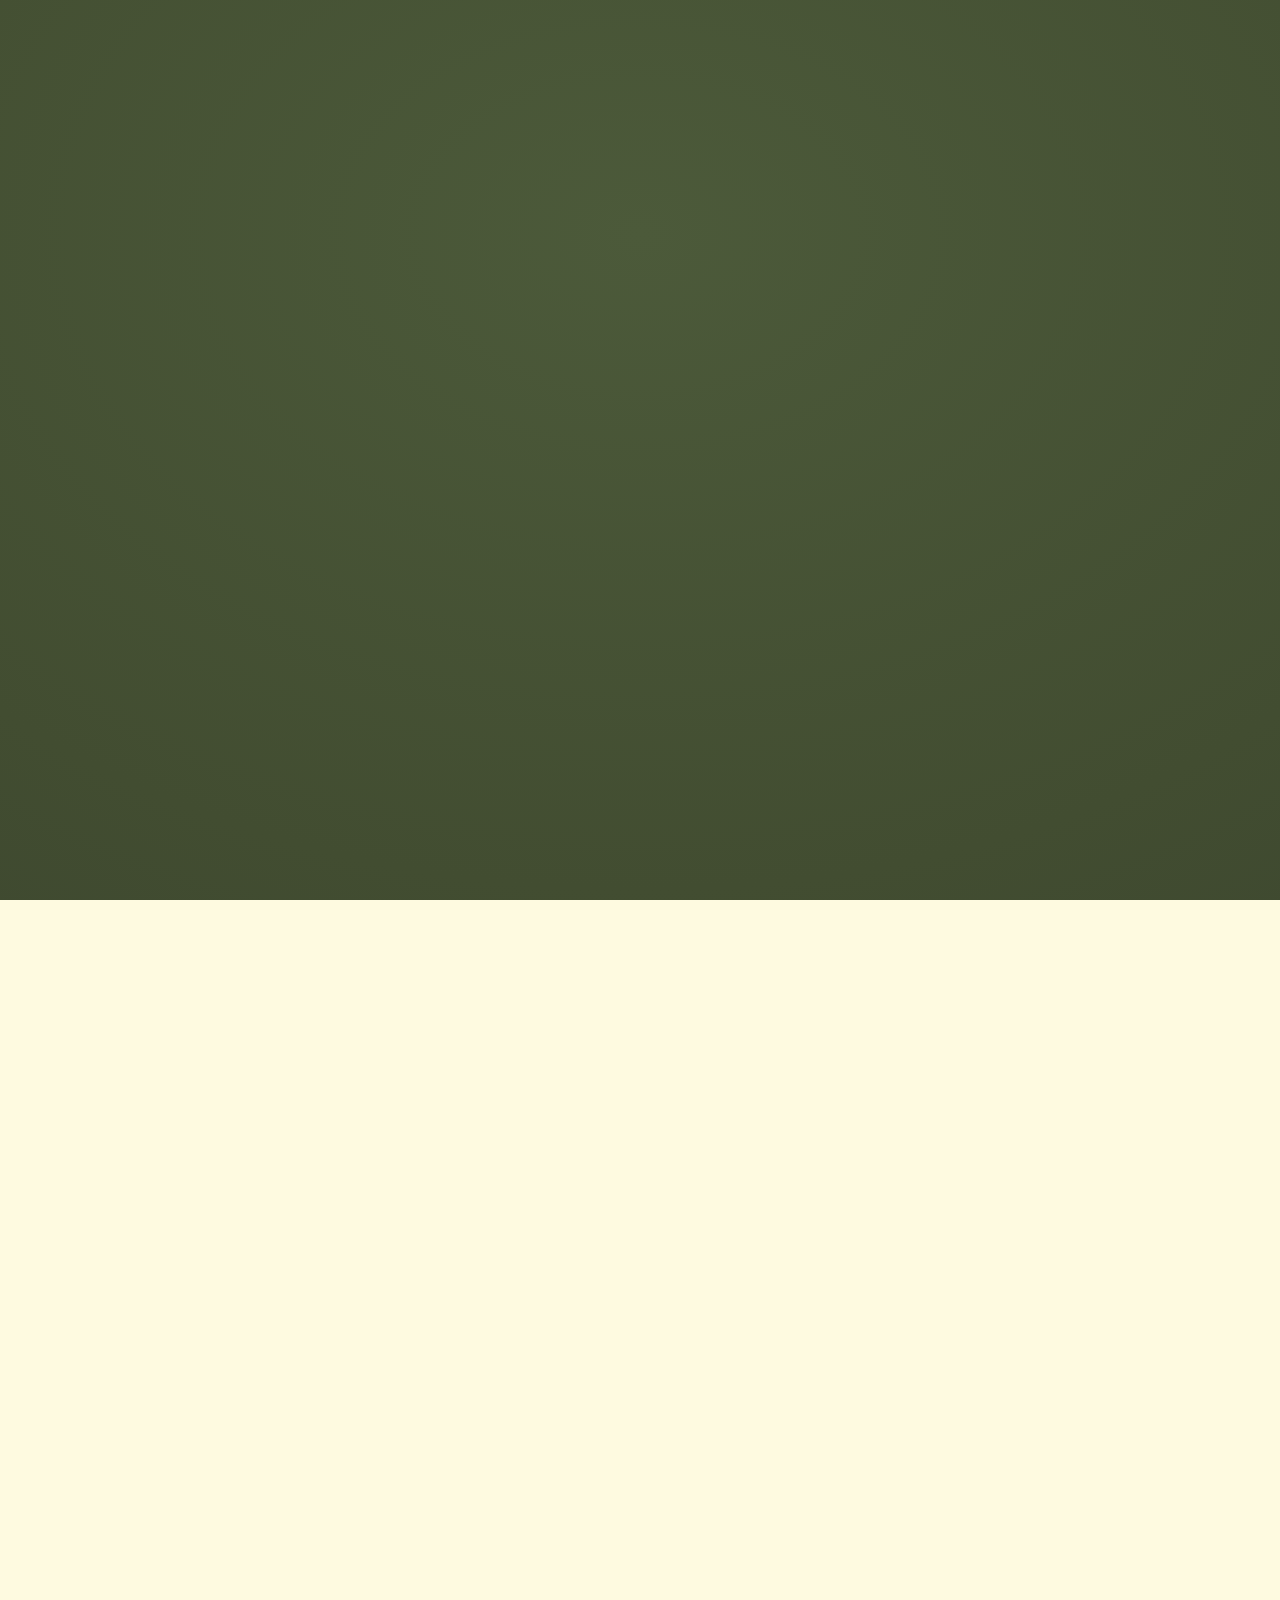
==== commit 27d30e7a: "refactor: convert slide deck to scroll-driven personal homepage - split inline css/js into css/style" ====
--- a/index.html
+++ b/index.html
@@ -3,724 +3,73 @@
   <head>
     <meta charset="utf-8" />
     <meta name="viewport" content="width=device-width, initial-scale=1" />
-    <title>Talk Aug.12</title>
-    <style>
-      /* ===========================================
-         THEME — Anthropic fonts (res/fonts),
-         T7 editorial language in olive & cream:
-         deep olive green, warm cream, amber.
-         =========================================== */
-      @font-face {
-        font-family: "AnthropicSerif";
-        src: url("res/fonts/anthropic_serif_roman.woff2") format("woff2");
-        font-weight: 400;
-        font-style: normal;
-        font-display: swap;
-      }
-      @font-face {
-        font-family: "AnthropicSerif";
-        src: url("res/fonts/anthropic_serif_italic.woff2") format("woff2");
-        font-weight: 400;
-        font-style: italic;
-        font-display: swap;
-      }
-      @font-face {
-        font-family: "AnthropicSans";
-        src: url("res/fonts/anthropic_sans_roman.woff2") format("woff2");
-        font-weight: 400;
-        font-style: normal;
-        font-display: swap;
-      }
-      @font-face {
-        font-family: "AnthropicMono";
-        src: url("res/fonts/anthropic_mono_roman.woff2") format("woff2");
-        font-weight: 400;
-        font-style: normal;
-        font-display: swap;
-      }
-
-      /* ===========================================
-         THEME TOKENS — tropical indoor plant palette
-         =========================================== */
-      :root {
-        --ink: #606c38;            /* olive green */
-        --icon: #283618;           /* deep olive ink */
-        --accent: #bc6c25;         /* amber */
-        --cream: #fefae0;          /* warm cream */
-        --muted: #606c38;          /* muted olive */
-        --faint: rgba(96, 108, 56, 0.55);
-        --hairline: rgba(96, 108, 56, 0.16);
-        --stage-bg: #000000;       /* letterbox bars */
-
-        --font-serif: "AnthropicSerif", Georgia, serif;
-        --font-sans: "AnthropicSans", "Helvetica Neue", Arial, sans-serif;
-        --font-mono: "AnthropicMono", "SFMono-Regular", Consolas, monospace;
-
-        --ease-out-expo: cubic-bezier(0.16, 1, 0.3, 1);
-        --slide-pad-x: 180px;
-      }
-
-      /* ===========================================
-         FIXED 16:9 STAGE — viewport-base.css (full).
-         The stage scales to FIT the window; black
-         bars letterbox when the window isn't 16:9.
-         =========================================== */
-      html, body { width: 100%; height: 100%; margin: 0; overflow: hidden; background: var(--stage-bg, #000); }
-      .deck-viewport { position: fixed; inset: 0; overflow: hidden; background: var(--stage-bg, #000); }
-      .deck-stage { position: absolute; left: 0; top: 0; width: 1920px; height: 1080px; overflow: hidden; transform-origin: 0 0; background: var(--cream); }
-      .slide { position: absolute; inset: 0; width: 1920px; height: 1080px; overflow: hidden; display: block; visibility: hidden; opacity: 0; pointer-events: none; background: var(--cream); transition: opacity 0.35s ease; }
-      .slide, .slide *, .slide *::before, .slide *::after { box-sizing: border-box; }
-      .slide.active, .slide.visible { visibility: visible; opacity: 1; pointer-events: auto; z-index: 1; }
-      img, video, canvas, svg { max-width: 100%; max-height: 100%; }
-      .deck-controls { position: fixed; left: 50%; bottom: 22px; transform: translateX(-50%); z-index: 1000; }
-      @media print {
-        html, body { width: 1920px; height: auto; overflow: visible; background: #fff; }
-        .deck-viewport { position: static; overflow: visible; background: #fff; }
-        .deck-stage { position: static; width: auto; height: auto; transform: none !important; background: none; }
-        .slide { position: relative; display: block !important; visibility: visible !important; opacity: 1 !important; pointer-events: auto !important; width: 1920px; height: 1080px; break-after: page; page-break-after: always; }
-        .slide:last-child { break-after: auto; page-break-after: auto; }
-        .deck-controls { display: none !important; }
-      }
-      @media (prefers-reduced-motion: reduce) {
-        *, *::before, *::after { animation-duration: 0.01ms !important; transition-duration: 0.2s !important; }
-      }
-
-      /* ===========================================
-         SLIDE GROUND — dot grid in warm amber
-         =========================================== */
-      .slide {
-        background-color: var(--cream);
-        background-image: url("data:image/svg+xml,%3Csvg xmlns='http://www.w3.org/2000/svg' width='50' height='50'%3E%3Crect width='3' height='3' x='23.5' y='23.5' fill='%23dda15e' fill-opacity='0.7'/%3E%3C/svg%3E");
-        background-size: 50px 50px;
-      }
-
-      /* ===========================================
-         TYPE — serif headlines, sans body, mono chrome.
-         No uppercase anywhere.
-         =========================================== */
-      h1 { margin: 0; color: var(--icon); font-family: var(--font-serif); font-weight: 400; line-height: 1.15; letter-spacing: 0; }
-      h1 em { font-style: italic; }
-      .body { margin: 44px 0 0; color: var(--muted); font-family: var(--font-sans); font-size: 31px; line-height: 1.55; }
-      .pull { margin: 56px 0 0; font-family: var(--font-serif); font-style: italic; font-size: 40px; line-height: 1.3; color: var(--icon); }
-      .pull .accent { color: var(--accent); }
-      .accent { color: var(--accent); }
-      .label { font-family: var(--font-mono); font-size: 20px; letter-spacing: 0.05em; color: var(--faint); margin-bottom: 14px; }
-
-      /* ===========================================
-         TEXT HALO (文本光晕 / 描边) — cream outline +
-         soft glow around every glyph, so type stays
-         readable when the physics shapes drift
-         underneath. text-shadow is inherited, so a
-         single rule on .slide covers all text.
-         Tune the px values here if it feels heavy.
-         =========================================== */
-      .slide {
-        text-shadow:
-          -2px -2px 0 var(--cream),
-           2px -2px 0 var(--cream),
-          -2px  2px 0 var(--cream),
-           2px  2px 0 var(--cream),
-           0 0 8px var(--cream),
-           0 0 18px var(--cream),
-           0 0 32px var(--cream);
-      }
-
-      /* ===========================================
-         COMPOSITION — centered name card
-         =========================================== */
-      .center-slide {
-        display: flex; flex-direction: column; align-items: center; justify-content: center;
-        text-align: center; padding: 0 var(--slide-pad-x);
-      }
-      .center-slide > * { width: fit-content; max-width: 1500px; }
-
-      .center-slide h1 { font-size: 84px; }
-      .center-slide h1 .name { display: block; font-size: 210px; line-height: 1.02; margin-top: 12px; }
-      .center-slide .subtitle { margin: 44px 0 0; color: var(--muted); font-family: var(--font-sans); font-size: 29px; line-height: 1.6; }
-      .center-slide .subtitle .accent { color: var(--accent); }
-
-      /* === facts: four columns, hairline dividers === */
-      .facts {
-        display: flex; align-items: stretch; justify-content: center;
-        margin-top: 76px; width: fit-content; max-width: 1560px;
-      }
-      .fact { flex: 0 0 360px; padding: 0 40px; border-right: 1px solid var(--hairline); }
-      .fact:last-child { border-right: none; }
-      .fact .k { font-family: var(--font-mono); font-size: 19px; letter-spacing: 0.05em; color: var(--faint); margin-bottom: 16px; }
-      .fact .k .accent { color: var(--accent); }
-      .fact .v { font-family: var(--font-serif); font-size: 40px; line-height: 1.4; color: var(--icon); }
-      .fact .v em { font-style: italic; color: var(--muted); font-size: 33px; }
-
-      /* === footer === */
-      .deck-foot {
-        position: absolute; left: var(--slide-pad-x); bottom: 46px;
-        font-family: var(--font-mono); font-size: 19px; letter-spacing: 0.05em; color: var(--faint);
-      }
-
-      /* ===========================================
-         ANIMATION KIT — blur-in words, fade, pop.
-         All gated on .slide.visible, added by the
-         SlidePresentation controller on entry.
-         =========================================== */
-      .w { display: inline-block; opacity: 0; filter: blur(12px); transition: opacity 0.9s var(--ease-out-expo), filter 0.9s var(--ease-out-expo); transition-delay: var(--d, 0s); }
-      .slide.visible .w { opacity: 1; filter: blur(0); }
-      .fade { opacity: 0; transition: opacity 0.9s ease; transition-delay: var(--d, 0s); }
-      .slide.visible .fade { opacity: 1; }
-      .pop { opacity: 0; transform: scale(0.9); transition: opacity 0.7s var(--ease-out-expo), transform 0.7s var(--ease-out-expo); transition-delay: var(--d, 0s); }
-      .slide.visible .pop { opacity: 1; transform: none; }
-      .wipe { clip-path: inset(0 0 0 100%); transition: clip-path 1.1s var(--ease-out-expo); transition-delay: var(--d, 0s); }
-      .slide.visible .wipe { clip-path: inset(0 0 0 0); }
-
-      /* ===========================================
-         PRE PAGE — olive cover cut open by a cog.
-         A full-screen #424d31 sheet, completely
-         blank. On the first forward keypress a
-         window in the shape of the amber cog from
-         the physics layer opens at the bottom-right
-         corner and grows until it swallows the
-         screen — the green cover is simply revealed
-         in a cog shape (no gear graphic of its own).
-         =========================================== */
-      .pre {
-        position: fixed; inset: 0; z-index: 500;
-        background:
-          radial-gradient(130% 130% at 50% 26%, #4c5a3a 0%, #424d31 56%, #39432e 100%);
-        pointer-events: none;
-        /* clip-path: path(evenodd, "…") — set by JS while opening */
-      }
-
-      /* ===========================================
-         FX LAYER — physics shapes between the dot
-         ground and the type layer
-         =========================================== */
-      .fx-layer {
-        position: absolute; inset: 0; z-index: 0;
-        width: 1920px; height: 1080px;
-        max-width: none; max-height: none;
-        pointer-events: none;
-        animation: none; /* lazy — starts only when the gear reveal lifts the cover */
-      }
-      .fx-layer.on { animation: fx-fade 1s var(--ease-out-expo) 0.15s both; }
-      @keyframes fx-fade { from { opacity: 0; } }
-      .slide > *:not(.fx-layer) { position: relative; z-index: 1; }
-    </style>
+    <meta name="description" content="Hi, I'm Niki — personal homepage." />
+    <title>Niki — Hi, I'm Niki</title>
+    <link rel="stylesheet" href="css/style.css" />
   </head>
   <body>
-    <div class="deck-viewport">
-      <div class="deck-stage">
-        <section class="slide center-slide" aria-label="Hi, I'm Niki">
 
-          <!-- decorative physics layer: behind the type, above the dot ground -->
-          <canvas class="fx-layer" aria-hidden="true"></canvas>
+    <!-- SCROLL REVEAL HERO — a tall wrap pins the hero for the first
+         140vh of scrolling: scroll progress opens a cog-shaped window
+         in the olive cover, then reveals the text element by element.
+         Scroll back up to close it again. The final 100vh let the
+         next page slide up over the still-pinned hero. -->
+    <div class="hero-wrap">
+      <header class="hero" aria-label="Hi, I'm Niki">
 
+        <!-- decorative physics layer: behind the type, above the dot ground -->
+        <canvas class="fx-layer" aria-hidden="true"></canvas>
+
+        <div class="hero-content">
           <!-- centered name -->
           <h1>
-            <span class="w" style="--d:0.2s">Hi,</span>
-            <span class="w" style="--d:0.3s">I'm</span>
-            <span class="name w" style="--d:0.45s">Niki<em class="accent">.</em></span>
+            <span class="w" data-el="w0">Hi,</span>
+            <span class="w" data-el="w1">I'm</span>
+            <span class="name w" data-el="w2">Niki<em class="accent">.</em></span>
           </h1>
-          <p class="subtitle fade" style="--d:0.7s">
+          <p class="subtitle fade" data-el="sub">
             Volcano | Cilen
           </p>
 
           <!-- four facts -->
           <div class="facts">
-            <div class="fact pop">
+            <div class="fact pop" data-el="f0">
               <div class="k">college</div>
               <div class="v">GDUT<br /><em>Software Engineering</em></div>
             </div>
-            <div class="fact pop" style="--d:0.15s">
+            <div class="fact pop" data-el="f1">
               <div class="k">intern</div>
               <div class="v">ByteDance<br /><em>Toutiao R&amp;D<br />7 months</em></div>
             </div>
-            <div class="fact pop" style="--d:0.3s">
+            <div class="fact pop" data-el="f2">
               <div class="k">english</div>
               <div class="v">Bilinguals S5<br /><em>since 2025.9</em></div>
             </div>
-            <div class="fact pop" style="--d:0.45s">
+            <div class="fact pop" data-el="f3">
               <div class="k">hobbies</div>
               <div class="v">Music<br />Podcasts<br />Walks<br />Creation</div>
             </div>
           </div>
 
           <!-- closer -->
-          <p class="pull wipe" style="--d:0.9s">Nice to <span class="accent">meet you</span>.</p>
+          <p class="pull wipe" data-el="pull">Nice to <span class="accent">meet you</span>.</p>
+        </div>
 
-        </section>
-      </div>
+        <!-- PRE PAGE — a blank olive cover, cut open by a cog. The
+             window is the silhouette of the amber cog from the
+             physics layer: the green cover is simply peeled open in
+             a cog shape from the bottom-right corner as you scroll
+             (see js/reveal.js). opacity: 0 by default — reveal.js
+             turns it on with the closed cover before first paint. -->
+        <div class="pre" id="preCover" aria-hidden="true"></div>
+
+      </header>
     </div>
 
-    <!-- PRE PAGE — a blank olive cover. The first forward keypress
-         opens a cog-shaped window (the silhouette of the amber cog
-         from the physics layer) at the bottom-right corner and
-         grows it over the screen, uncovering the first slide
-         (see the PRE PAGE script). -->
-    <div class="pre" id="preCover" aria-hidden="true"></div>
+    <!-- NEXT PAGE — blank for now -->
+    <section class="next" aria-label="more about me"></section>
 
-    <script>
-      /* ===========================================
-         SLIDE PRESENTATION CONTROLLER
-         Keyboard: PageDown / ↓ / → / Space (next),
-         PageUp / ↑ / ← / Shift+Space (previous).
-         The stage scales to FIT the window.
-         =========================================== */
-      class SlidePresentation {
-        constructor() {
-          this.slides = document.querySelectorAll(".slide");
-          this.current = 0;
-          this.stage = document.querySelector(".deck-stage");
-          this.revealed = false;
-          this.setupScale();
-          this.setupKeys();
-          /* no show(0) here — the first slide waits behind the
-             pre-page cover until the first keypress lifts it */
-        }
-
-        setupScale() {
-          const scale = () => {
-            const factor = Math.min(window.innerWidth / 1920, window.innerHeight / 1080);
-            const x = (window.innerWidth - 1920 * factor) / 2;
-            const y = (window.innerHeight - 1080 * factor) / 2;
-            this.stage.style.transform = `translate(${x}px, ${y}px) scale(${factor})`;
-          };
-          scale();
-          window.addEventListener("resize", scale);
-        }
-
-        setupKeys() {
-          document.addEventListener("keydown", (e) => {
-            const isForward = e.key === " " || e.key === "PageDown" || e.key === "ArrowDown" || e.key === "ArrowRight";
-            const isBack = e.key === "PageUp" || e.key === "ArrowUp" || e.key === "ArrowLeft" || (e.key === " " && e.shiftKey);
-
-            /* the pre-page cover is still up: only a forward key
-               winds the gear open; back keys do nothing */
-            if (!this.revealed) {
-              if (isForward) {
-                e.preventDefault();
-                this.unveil();
-              }
-              return;
-            }
-
-            if (isForward) {
-              e.preventDefault();
-              this.show(this.current + 1);
-            } else if (isBack) {
-              e.preventDefault();
-              this.show(this.current - 1);
-            }
-          });
-        }
-
-        show(index) {
-          this.current = Math.max(0, Math.min(index, this.slides.length - 1));
-          this.slides.forEach((slide, i) => {
-            const on = i === this.current;
-            slide.classList.toggle("active", on);
-            slide.classList.toggle("visible", on);
-          });
-        }
-        /* First forward keypress — the gear reveal. Lazy by design:
-           the first slide and its physics layer only start here,
-           when the cover actually lifts. The slide's entrance
-           animations start a beat later (REVEAL_DELAY, set by the
-           PRE PAGE script) so the cog opens before the text moves. */
-        unveil() {
-          this.revealed = true;
-          if (typeof window.__unveil === "function") window.__unveil();
-          if (typeof window.__startFxLayer === "function") window.__startFxLayer();
-          const fx = document.querySelector(".fx-layer");
-          if (fx) fx.classList.add("on");
-          const delay = typeof window.__revealDelay === "number" ? window.__revealDelay : 0;
-          setTimeout(() => this.show(0), delay);
-        }
-      }
-
-      /* ===========================================
-         BOOT
-         =========================================== */
-      const deckPresenter = new SlidePresentation();
-      window.__deckPresenter = deckPresenter;
-    </script>
-
-    <script>
-      /* ===========================================
-         PRE PAGE — the blank olive cover, cut open
-         by a cog. The window is the silhouette of
-         the AMBER cog from the physics layer (its
-         points and rest angle — no gear graphic of
-         its own): the green cover is simply peeled
-         open in a cog shape from the bottom-right
-         corner. The cover is completely blank until
-         the first forward keypress; the cog window
-         grows from nothing to the full screen, then
-         the cover is removed. Everything here is
-         lazy — the slide only becomes visible when
-         the cover opens.
-         =========================================== */
-      (() => {
-        "use strict";
-
-        const pre = document.getElementById("preCover");
-        if (!pre) return; /* deck without a cover — nothing to do */
-
-        /* ==== reveal parameters (like the physics layer's CFG) ==== */
-        const COG = { /* the amber cog near the top-left of the physics layer */
-          points: [[-.2,-.5],[.27,-.44],[.46,-.2],[.49,.24],[.14,.5],[-.33,.42],[-.5,.12],[-.46,-.3]],
-          angle: -0.16,
-        };
-        const MIN_R = 0.4695;      /* cog's deepest valley, × scale */
-        const ROT = (70 * Math.PI) / 180;  /* the cog winds 70° while opening */
-        const DURATION = 1050;     /* ms — how long the reveal takes */
-        const REVEAL_DELAY = 200;  /* ms — wait before the slide's entrance animations start */
-
-        let revealed = false;
-        const reduced = matchMedia("(prefers-reduced-motion: reduce)").matches;
-        const fmt = (n) => Math.round(n * 10) / 10;
-
-        /* the cog silhouette, smoothed exactly like the physics
-           layer draws its polys: quadratic curves through the
-           midpoints, the points as control vertices */
-        function cogPath(cx, cy, s, phi) {
-          const n = COG.points.length;
-          const c = Math.cos(phi), sn = Math.sin(phi);
-          const rot = (p) => [cx + (p[0] * c - p[1] * sn) * s, cy + (p[0] * sn + p[1] * c) * s];
-          const pts = COG.points.map(rot);
-          const mid = (a, b) => [(a[0] + b[0]) / 2, (a[1] + b[1]) / 2];
-          const f = (v) => `${fmt(v[0])} ${fmt(v[1])}`;
-          let d = `M ${f(mid(pts[n - 1], pts[0]))}`;
-          for (let i = 0; i < n; i++) {
-            const nxt = pts[(i + 1) % n];
-            d += ` Q ${f(pts[i])} ${f(mid(pts[i], nxt))}`;
-          }
-          return d + " Z";
-        }
-
-        /* the cover: full rect with the cog punched out of it
-           (evenodd → the cog's interior is the transparent window) */
-        function coverPath(W, H, s, phi) {
-          return `M 0 0 L ${W} 0 L ${W} ${H} L 0 ${H} Z ${cogPath(W, H, s, phi)}`;
-        }
-        const clip = (W, H, s, phi) => `path(evenodd, "${coverPath(W, H, s, phi)}")`;
-
-        function dismiss() {
-          pre.remove();
-        }
-
-        /* the cog window grows from the corner, frame by frame —
-           radius and turn both follow a smooth sine ease, so the
-           opening feels gradual, never steppy. It starts at scale 0
-           (a point at the corner): until the keypress the green
-           cover is perfectly intact. */
-        function unveil() {
-          if (revealed) return;
-          revealed = true;
-
-          if (reduced) { dismiss(); return; } /* reduced motion: reveal instantly */
-
-          const W = innerWidth, H = innerHeight;
-          /* big enough that even the cog's deepest valleys reach
-             the far corners — the cover is fully gone */
-          const s1 = (Math.hypot(W, H) * 1.06) / MIN_R;
-          const t0 = performance.now();
-          const ease = (t) => 0.5 - 0.5 * Math.cos(Math.PI * t);
-
-          function frame(now) {
-            const t = Math.min(1, (now - t0) / DURATION);
-            const e = ease(t);
-            pre.style.clipPath = clip(W, H, s1 * e, COG.angle + ROT * e);
-            if (t < 1) requestAnimationFrame(frame);
-            else dismiss();
-          }
-          requestAnimationFrame(frame);
-        }
-        window.__unveil = unveil;
-        window.__revealDelay = REVEAL_DELAY;
-      })();
-    </script>
-
-    <script>
-      /* ===========================================
-         DECORATIVE PHYSICS LAYER — olive/amber shapes
-         swim freely like fish: drifting, pausing,
-         steering around each other, never touching.
-         No pointer interaction. Sandwiched between
-         the dot ground and the type layer. Lazy:
-         started only when the gear reveal lifts the
-         cover (window.__startFxLayer).
-         =========================================== */
-      window.__startFxLayer = function startFxLayer() {
-        "use strict";
-
-        /* =====================================================
-           TUNING — sizes, speeds and forces, all in one place.
-           The stage is 1920 × 1080. Colors live in `specs`.
-           ===================================================== */
-        const CFG = {
-          // ---- sizes ----
-          shapeScale: 1,      // global size multiplier for all shapes
-          gap: 1.1,           // min gap between shapes, × (r₁ + r₂)
-
-          // ---- free swimming ----
-          swimSpeed: 60,      // base drift speed, px/s
-          swimTurn: 0.7,      // how fast the drift direction changes, rad/s
-          swimPull: 1.0,      // attraction toward the wander point
-          swimDamping: 0.85,  // velocity friction while swimming
-          swimMaxSpeed: 260,  // safety speed cap, px/s
-          swimMaxAccel: 300,  // safety acceleration cap, px/s²
-          speedVariance: 0.4, // ± per-shape speed difference (fraction)
-
-          // ---- pauses (float in place) ----
-          pauseMin: 3,        // seconds of swimming between pauses
-          pauseMax: 8,
-          restMin: 1.5,       // seconds of floating per pause
-          restMax: 3.5,
-
-          // ---- even distribution ----
-          goalSpread: 340,    // wander points keep at least this apart, px
-          goalNudge: 1.4,     // how firmly goals push apart, px/frame at full overlap
-          anchorPull: 0.45,   // wander points drift back toward their home, per s
-
-          // ---- active avoidance (主动避让) ----
-          avoid: 500,         // steering accel when shapes get close, px/s²
-          edgeMargin: 160,    // steer away from stage edges within this, px
-
-          // ---- motion flavor ----
-          breathRate: 0.0005, // breathing sway speed, rad per ms
-          breathAmount: 0.22, // breathing sway amplitude, rad
-          bankAmount: 0.0016, // tilt into the drift, rad per px/s of vx
-        };
-
-        // gentler values when the user prefers reduced motion
-        const GENTLE = { breathAmount: 0, bankAmount: 0 };
-
-        const W = 1920, H = 1080, TAU = Math.PI * 2;
-        const canvas = document.querySelector(".fx-layer");
-        const ctx = canvas.getContext("2d");
-        const reducedMotion = matchMedia("(prefers-reduced-motion: reduce)").matches;
-        const dpr = Math.min(devicePixelRatio || 1, 2);
-        canvas.width = W * dpr;
-        canvas.height = H * dpr;
-        ctx.setTransform(dpr, 0, 0, dpr, 0, 0);
-
-        /* 7 distinctive silhouettes, spread wide with margins, in
-           the deck's olive / amber / cream tokens. x/y = rest
-           position, w/h/r = size in stage pixels (× shapeScale). */
-        const specs = [
-          { kind:"flower", x:300, y:210, w:126, h:123, r:52, color:"rgba(221,161,94,.85)", petals:9, inner:.70, angle:-.08 },
-          { kind:"roundRect", x:1560, y:240, w:186, h:182, r:83, color:"rgba(96,108,56,.85)", corner:40, angle:.03 },
-          { kind:"poly", x:560, y:430, w:121, h:171, r:63, color:"rgba(188,108,37,.85)", angle:-.16,
-            points:[[-.2,-.5],[.27,-.44],[.46,-.2],[.49,.24],[.14,.5],[-.33,.42],[-.5,.12],[-.46,-.3]] },
-          { kind:"poly", x:1240, y:470, w:127, h:130, r:55, color:"rgba(163,177,138,.85)", angle:-.04,
-            points:[[-.18,-.5],[.26,-.47],[.49,-.2],[.43,.27],[.05,.5],[-.33,.36],[-.5,.08],[-.48,-.33]] },
-          { kind:"flower", x:360, y:760, w:214, h:211, r:90, color:"rgba(212,163,115,.85)", petals:17, inner:.69, angle:.03 },
-          { kind:"poly", x:920, y:900, w:100, h:102, r:42, color:"rgba(40,54,24,.88)", angle:-.13,
-            points:[[-.18,-.5],[.32,-.39],[.5,-.08],[.37,.41],[-.2,.5],[-.46,.2],[-.5,-.16]] },
-          { kind:"composite", x:1520, y:820, w:264, h:264, r:120, color:"rgba(233,237,201,.9)", innerColor:"rgba(40,54,24,.9)", angle:-.04 }
-        ];
-
-        let bodies = [], lastTime = performance.now();
-        const clamp = (v, lo, hi) => Math.max(lo, Math.min(hi, v));
-
-        bodies = specs.map((s, i) => ({
-          s, i,
-          x: s.x, y: s.y, vx: 0, vy: 0,
-          a: s.angle || 0, av: 0,
-          w: s.w * CFG.shapeScale, h: s.h * CFG.shapeScale, r: s.r * CFG.shapeScale,
-          wx: s.x, wy: s.y,                      // wander point it swims toward
-          ax: s.x, ay: s.y,                      // home anchor — keeps it spread
-          heading: Math.random() * TAU,          // current drift direction
-          speedFactor: 1 + (Math.random() - .5) * CFG.speedVariance * 2,
-          rest: CFG.pauseMin + Math.random() * (CFG.pauseMax - CFG.pauseMin),
-          pause: 0,                              // seconds left floating in place
-          fx: 0, fy: 0,                          // steering force accumulator
-        }));
-
-        // Soft edges — shapes rest against the stage, never bounce.
-        function contain(b) {
-          if (b.x < b.r) { b.x = b.r; b.vx = 0; }
-          else if (b.x > W - b.r) { b.x = W - b.r; b.vx = 0; }
-          if (b.y < b.r) { b.y = b.r; b.vy = 0; }
-          else if (b.y > H - b.r) { b.y = H - b.r; b.vy = 0; }
-        }
-
-        // Active avoidance (主动避让) — accumulate steering forces so
-        // shapes flow around each other before touching. No impulses,
-        // no position teleports, no bouncing, no squeezing.
-        function steerApart(a, b) {
-          const dx = b.x - a.x, dy = b.y - a.y;
-          const dist = Math.hypot(dx, dy);
-          const zone = (a.r + b.r) * CFG.gap;
-          if (dist >= zone || dist < 1e-4) return;
-          const t = 1 - dist / zone;   // 0 at zone edge → 1 at full overlap
-          const f = t * t * CFG.avoid; // quadratic falloff, px/s²
-          const nx = dx / dist, ny = dy / dist;
-          a.fx -= nx * f; a.fy -= ny * f;
-          b.fx += nx * f; b.fy += ny * f;
-        }
-
-        // Soft edge avoidance — drift off the walls before touching.
-        function steerFromEdges(b) {
-          const m = CFG.edgeMargin;
-          if (b.x < m) b.fx += CFG.avoid * Math.pow(1 - b.x / m, 2);
-          else if (b.x > W - m) b.fx -= CFG.avoid * Math.pow(1 - (W - b.x) / m, 2);
-          if (b.y < m) b.fy += CFG.avoid * Math.pow(1 - b.y / m, 2);
-          else if (b.y > H - m) b.fy -= CFG.avoid * Math.pow(1 - (H - b.y) / m, 2);
-        }
-
-        // Even distribution — the wander goals repel each other (and
-        // keep out of other shapes' personal space), so the shapes
-        // spread across the stage instead of gathering on one side.
-        // Goals are virtual targets, so nudging them is invisible.
-        function spreadGoals() {
-          const zone = CFG.goalSpread;
-          // goals keep their distance from each other
-          for (let i = 0; i < bodies.length; i++) {
-            for (let j = i + 1; j < bodies.length; j++) {
-              const a = bodies[i], b = bodies[j];
-              const dx = b.wx - a.wx, dy = b.wy - a.wy;
-              const dist = Math.hypot(dx, dy);
-              if (dist >= zone || dist < 1e-4) continue;
-              const t = 1 - dist / zone;
-              const nudge = t * t * CFG.goalNudge;
-              const nx = dx / dist, ny = dy / dist;
-              a.wx -= nx * nudge; a.wy -= ny * nudge;
-              b.wx += nx * nudge; b.wy += ny * nudge;
-            }
-          }
-          // goals avoid sitting inside other shapes
-          for (const a of bodies) {
-            for (const b of bodies) {
-              if (a === b) continue;
-              const dx = a.wx - b.x, dy = a.wy - b.y;
-              const dist = Math.hypot(dx, dy);
-              const zoneB = (a.r + b.r) * CFG.gap + 30;
-              if (dist >= zoneB || dist < 1e-4) continue;
-              const t = 1 - dist / zoneB;
-              a.wx += (dx / dist) * t * t * CFG.goalNudge;
-              a.wy += (dy / dist) * t * t * CFG.goalNudge;
-            }
-          }
-          // keep goals inside the stage
-          const m = CFG.edgeMargin;
-          for (const b of bodies) {
-            b.wx = clamp(b.wx, m, W - m);
-            b.wy = clamp(b.wy, m, H - m);
-          }
-        }
-
-        function simulate(dt) {
-          const now = performance.now();
-          const speedScale = reducedMotion ? .45 : 1;
-          const breathAmount = reducedMotion ? GENTLE.breathAmount : CFG.breathAmount;
-          const bankAmount = reducedMotion ? GENTLE.bankAmount : CFG.bankAmount;
-
-          // ---- accumulate steering forces ----
-          for (const b of bodies) { b.fx = 0; b.fy = 0; }
-          for (let i = 0; i < bodies.length; i++) {
-            for (let j = i + 1; j < bodies.length; j++) steerApart(bodies[i], bodies[j]);
-          }
-          for (const b of bodies) steerFromEdges(b);
-
-          // ---- swim: wander, chase, apply steering ----
-          for (const b of bodies) {
-            // pause scheduling: swim a while, then float in place
-            if (b.pause > 0) {
-              b.pause -= dt;
-            } else {
-              b.rest -= dt;
-              if (b.rest <= 0) {
-                b.pause = CFG.restMin + Math.random() * (CFG.restMax - CFG.restMin);
-                b.rest = CFG.pauseMin + Math.random() * (CFG.pauseMax - CFG.pauseMin);
-              }
-              // wander point meanders along a slowly turning heading
-              b.heading += (Math.random() - .5) * CFG.swimTurn * dt;
-              const sp = CFG.swimSpeed * b.speedFactor * speedScale;
-              b.wx += Math.cos(b.heading) * sp * dt;
-              b.wy += Math.sin(b.heading) * sp * dt;
-              // keep the wander point inside the stage — reflect the heading
-              const m = CFG.edgeMargin;
-              if (b.wx < m) { b.wx = m; b.heading = Math.PI - b.heading; }
-              else if (b.wx > W - m) { b.wx = W - m; b.heading = Math.PI - b.heading; }
-              if (b.wy < m) { b.wy = m; b.heading = -b.heading; }
-              else if (b.wy > H - m) { b.wy = H - m; b.heading = -b.heading; }
-              // drift back toward its home anchor — shapes stay spread
-              b.wx += (b.ax - b.wx) * CFG.anchorPull * b.speedFactor * dt;
-              b.wy += (b.ay - b.wy) * CFG.anchorPull * b.speedFactor * dt;
-            }
-            const paused = b.pause > 0;
-
-            // soft chase of the wander point + avoidance steering
-            let ax = (b.wx - b.x) * (paused ? .25 : CFG.swimPull) - b.vx * (paused ? .9 : CFG.swimDamping) + b.fx;
-            let ay = (b.wy - b.y) * (paused ? .25 : CFG.swimPull) - b.vy * (paused ? .9 : CFG.swimDamping) + b.fy;
-            const acc = Math.hypot(ax, ay), cap = reducedMotion ? 180 : CFG.swimMaxAccel;
-            if (acc > cap) { ax *= cap / acc; ay *= cap / acc; }
-            b.vx += ax * dt; b.vy += ay * dt;
-            const maxV = paused ? 50 : CFG.swimMaxSpeed;
-            b.vx = clamp(b.vx, -maxV, maxV); b.vy = clamp(b.vy, -maxV, maxV);
-            b.x += b.vx * dt; b.y += b.vy * dt;
-
-            // tilt into the drift + gentle breathing
-            const sway = Math.sin(now * CFG.breathRate + b.i * 1.9) * breathAmount;
-            const bank = clamp(b.vx * bankAmount, -.3, .3);
-            b.av += ((b.s.angle || 0) + sway + bank - b.a) * .02;
-            b.av *= .9; b.a += b.av;
-          }
-
-          // keep the goals spread — shapes follow, distribution stays even
-          spreadGoals();
-
-          // hard safety: never leave the stage
-          for (const b of bodies) contain(b);
-        }
-
-        function smooth(points) {
-          const first = points[0], last = points[points.length - 1];
-          ctx.beginPath(); ctx.moveTo((first[0]+last[0])/2, (first[1]+last[1])/2);
-          for (let i=0; i<points.length; i++) {
-            const p=points[i], n=points[(i+1)%points.length];
-            ctx.quadraticCurveTo(p[0], p[1], (p[0]+n[0])/2, (p[1]+n[1])/2);
-          }
-          ctx.closePath();
-        }
-
-        function radial(rx, ry, radii, rotation=-Math.PI/2) {
-          return radii.map((r,i) => { const a=rotation+i/radii.length*TAU; return [Math.cos(a)*rx*r, Math.sin(a)*ry*r]; });
-        }
-
-        function paint(color) {
-          ctx.fillStyle=color; ctx.fill(); ctx.strokeStyle="rgba(40,54,24,.14)"; ctx.lineWidth=1.1; ctx.stroke();
-        }
-
-        function drawBody(b) {
-          const s=b.s, rx=b.w/2, ry=b.h/2;
-          ctx.save(); ctx.translate(b.x,b.y); ctx.rotate(b.a); ctx.lineJoin="round";
-          if (s.kind === "circle" || s.kind === "composite") {
-            ctx.beginPath(); ctx.ellipse(0,0,rx,ry,0,0,TAU); paint(s.color);
-          } else if (s.kind === "roundRect") {
-            ctx.beginPath(); ctx.roundRect(-rx,-ry,b.w,b.h,s.corner); paint(s.color);
-          } else if (s.kind === "poly") {
-            smooth(s.points.map(p=>[p[0]*b.w,p[1]*b.h])); paint(s.color);
-          } else if (s.kind === "flower") {
-            const radii=Array.from({length:s.petals*2},(_,i)=>i%2===0?1:s.inner);
-            smooth(radial(rx,ry,radii)); paint(s.color);
-          } else {
-            smooth(radial(rx,ry,s.radii)); paint(s.color);
-          }
-          if (s.kind === "composite") {
-            smooth(radial(b.w*.28,b.h*.285,[.96,1,.94,1,.97],-Math.PI/2-.07)); paint(s.innerColor);
-          }
-          ctx.restore();
-        }
-
-        function frame(now) {
-          const dt=Math.min(Math.max((now-lastTime)/1000,.001),.03); lastTime=now;
-          simulate(dt); ctx.clearRect(0,0,W,H); for (const b of bodies) drawBody(b);
-          requestAnimationFrame(frame);
-        }
-
-        requestAnimationFrame(frame);
-      };
-    </script>
+    <script src="js/physics.js"></script>
+    <script src="js/reveal.js"></script>
   </body>
 </html>
--- a/css/style.css
+++ b/css/style.css
@@ -0,0 +1,188 @@
+/* ===========================================
+   PERSONAL HOMEPAGE — scroll-driven hero.
+   Theme: Anthropic fonts (../res/fonts),
+   T7 editorial language in olive & cream:
+   deep olive green, warm cream, amber.
+   =========================================== */
+@font-face {
+  font-family: "AnthropicSerif";
+  src: url("../res/fonts/anthropic_serif_roman.woff2") format("woff2");
+  font-weight: 400;
+  font-style: normal;
+  font-display: swap;
+}
+@font-face {
+  font-family: "AnthropicSerif";
+  src: url("../res/fonts/anthropic_serif_italic.woff2") format("woff2");
+  font-weight: 400;
+  font-style: italic;
+  font-display: swap;
+}
+@font-face {
+  font-family: "AnthropicSans";
+  src: url("../res/fonts/anthropic_sans_roman.woff2") format("woff2");
+  font-weight: 400;
+  font-style: normal;
+  font-display: swap;
+}
+@font-face {
+  font-family: "AnthropicMono";
+  src: url("../res/fonts/anthropic_mono_roman.woff2") format("woff2");
+  font-weight: 400;
+  font-style: normal;
+  font-display: swap;
+}
+
+/* ===========================================
+   THEME TOKENS — tropical indoor plant palette
+   =========================================== */
+:root {
+  --ink: #606c38;            /* olive green */
+  --icon: #283618;           /* deep olive ink */
+  --accent: #bc6c25;         /* amber */
+  --cream: #fefae0;          /* warm cream */
+  --muted: #606c38;          /* muted olive */
+  --faint: rgba(96, 108, 56, 0.55);
+  --hairline: rgba(96, 108, 56, 0.16);
+
+  --font-serif: "AnthropicSerif", Georgia, serif;
+  --font-sans: "AnthropicSans", "Helvetica Neue", Arial, sans-serif;
+  --font-mono: "AnthropicMono", "SFMono-Regular", Consolas, monospace;
+
+  --ease-out-expo: cubic-bezier(0.16, 1, 0.3, 1);
+  --slide-pad-x: clamp(16px, 9.375vw, 180px);
+}
+
+*, *::before, *::after { box-sizing: border-box; }
+
+/* ===========================================
+   LAYOUT — normal document flow. The hero is a
+   sticky full-screen panel pinned inside a tall
+   wrap: the first 140vh of scrolling drive the
+   reveal, the next 100vh let the next page
+   slide up over the still-pinned hero.
+   =========================================== */
+html {
+  /* no elastic bounce at the top (and bottom) of the page */
+  overscroll-behavior-y: none;
+  /* any residual overscroll paints the canvas: olive near the top
+     (cover-colored, so a bounce at the top shows cover, not cream)
+     and cream below, so the bottom of the page bounces cleanly */
+  background: linear-gradient(180deg, #4c5a3a 0%, #39432e 30vh, var(--cream) calc(30vh + 1px), var(--cream));
+}
+body { margin: 0; background: var(--cream); }
+img, video, canvas, svg { max-width: 100%; max-height: 100%; }
+
+.hero-wrap { position: relative; height: 240vh; height: 240dvh; }
+
+.hero {
+  position: sticky; top: 0;
+  height: 100vh; height: 100dvh;
+  overflow: hidden;
+}
+
+/* ===========================================
+   HERO GROUND — dot grid in warm amber + cream
+   text halo so type stays readable when the
+   physics shapes drift underneath. (text-shadow
+   is inherited: one rule covers all hero text.)
+   =========================================== */
+.hero {
+  background-color: var(--cream);
+  background-image: url("data:image/svg+xml,%3Csvg xmlns='http://www.w3.org/2000/svg' width='50' height='50'%3E%3Crect width='3' height='3' x='23.5' y='23.5' fill='%23dda15e' fill-opacity='0.7'/%3E%3C/svg%3E");
+  background-size: 50px 50px;
+  text-shadow:
+    -2px -2px 0 var(--cream),
+     2px -2px 0 var(--cream),
+    -2px  2px 0 var(--cream),
+     2px  2px 0 var(--cream),
+     0 0 8px var(--cream),
+     0 0 18px var(--cream),
+     0 0 32px var(--cream);
+}
+
+/* ===========================================
+   COMPOSITION — centered name card. Type sizes
+   are design-px × (100 / 1920) vw, each with a
+   clamp floor so phones stay legible.
+   =========================================== */
+.hero-content {
+  position: relative; z-index: 1; height: 100%;
+  display: flex; flex-direction: column; align-items: center; justify-content: center;
+  text-align: center; padding: 0 var(--slide-pad-x);
+}
+.hero-content > * { width: fit-content; max-width: 1500px; }
+
+h1 { margin: 0; color: var(--icon); font-family: var(--font-serif); font-weight: 400; line-height: 1.15; letter-spacing: 0; }
+h1 em { font-style: italic; }
+.hero h1 { font-size: clamp(28px, 4.375vw, 84px); }
+.hero h1 .name { display: block; font-size: clamp(44px, 10.9375vw, 210px); line-height: 1.02; margin-top: clamp(6px, 0.63vw, 12px); }
+
+.subtitle { margin: clamp(16px, 2.29vw, 44px) 0 0; color: var(--muted); font-family: var(--font-sans); font-size: clamp(15px, 1.51vw, 29px); line-height: 1.6; }
+.subtitle .accent { color: var(--accent); }
+.accent { color: var(--accent); }
+
+.pull { margin: clamp(20px, 2.92vw, 56px) 0 0; font-family: var(--font-serif); font-style: italic; font-size: clamp(17px, 2.083vw, 40px); line-height: 1.3; color: var(--icon); }
+.pull .accent { color: var(--accent); }
+
+/* === facts: four columns, hairline dividers, wrap on narrow screens === */
+.facts {
+  display: flex; flex-wrap: wrap; align-items: stretch; justify-content: center;
+  margin-top: clamp(28px, 3.96vw, 76px); width: fit-content; max-width: 1560px;
+}
+.fact { flex: 0 0 clamp(150px, 18.75vw, 360px); padding: 0 clamp(12px, 2.08vw, 40px); border-right: 1px solid var(--hairline); }
+.fact:last-child { border-right: none; }
+.fact .k { font-family: var(--font-mono); font-size: clamp(11px, 0.99vw, 19px); letter-spacing: 0.05em; color: var(--faint); margin-bottom: clamp(8px, 0.83vw, 16px); }
+.fact .k .accent { color: var(--accent); }
+.fact .v { font-family: var(--font-serif); font-size: clamp(17px, 2.083vw, 40px); line-height: 1.4; color: var(--icon); }
+.fact .v em { font-style: italic; color: var(--muted); font-size: clamp(14px, 1.72vw, 33px); }
+
+/* short landscape viewports: compress so the card fits without clipping */
+@media (max-height: 640px) {
+  .hero h1 .name { font-size: clamp(34px, 6.5vw, 120px); margin-top: 4px; }
+  .subtitle { margin-top: 12px; }
+  .facts { margin-top: 14px; }
+  .fact .v { font-size: clamp(14px, 2.08vw, 26px); }
+  .pull { margin-top: 14px; }
+}
+
+/* ===========================================
+   FX LAYER — physics shapes between the dot
+   ground and the type layer. Logical 1920×1080
+   world, contain-fitted by JS on resize.
+   =========================================== */
+.fx-layer {
+  position: absolute; inset: 0; z-index: 0;
+  width: 100%; height: 100%;
+  max-width: none; max-height: none;
+  pointer-events: none;
+}
+
+/* ===========================================
+   PRE PAGE — olive cover cut open by a cog.
+   A full-screen #424d31 sheet, blank, no gear
+   graphic of its own: JS punches a window in
+   the shape of the amber cog out of it and
+   grows the window with scroll progress.
+   opacity: 0 by default (no-JS → hero visible);
+   JS flips it on with the closed cover set
+   before first paint.
+   =========================================== */
+.pre {
+  position: absolute; inset: 0; z-index: 500;
+  background:
+    radial-gradient(130% 130% at 50% 26%, #4c5a3a 0%, #424d31 56%, #39432e 100%);
+  pointer-events: none;
+  opacity: 0;
+  /* clip-path: path(evenodd, "…") — set by JS while scrolling */
+}
+
+/* ===========================================
+   NEXT PAGE — plain cream, no dots. Slides up
+   over the pinned hero at the end of the
+   reveal, then takes over the screen.
+   =========================================== */
+.next {
+  position: relative; z-index: 1;
+  min-height: 100vh; background: var(--cream);
+}
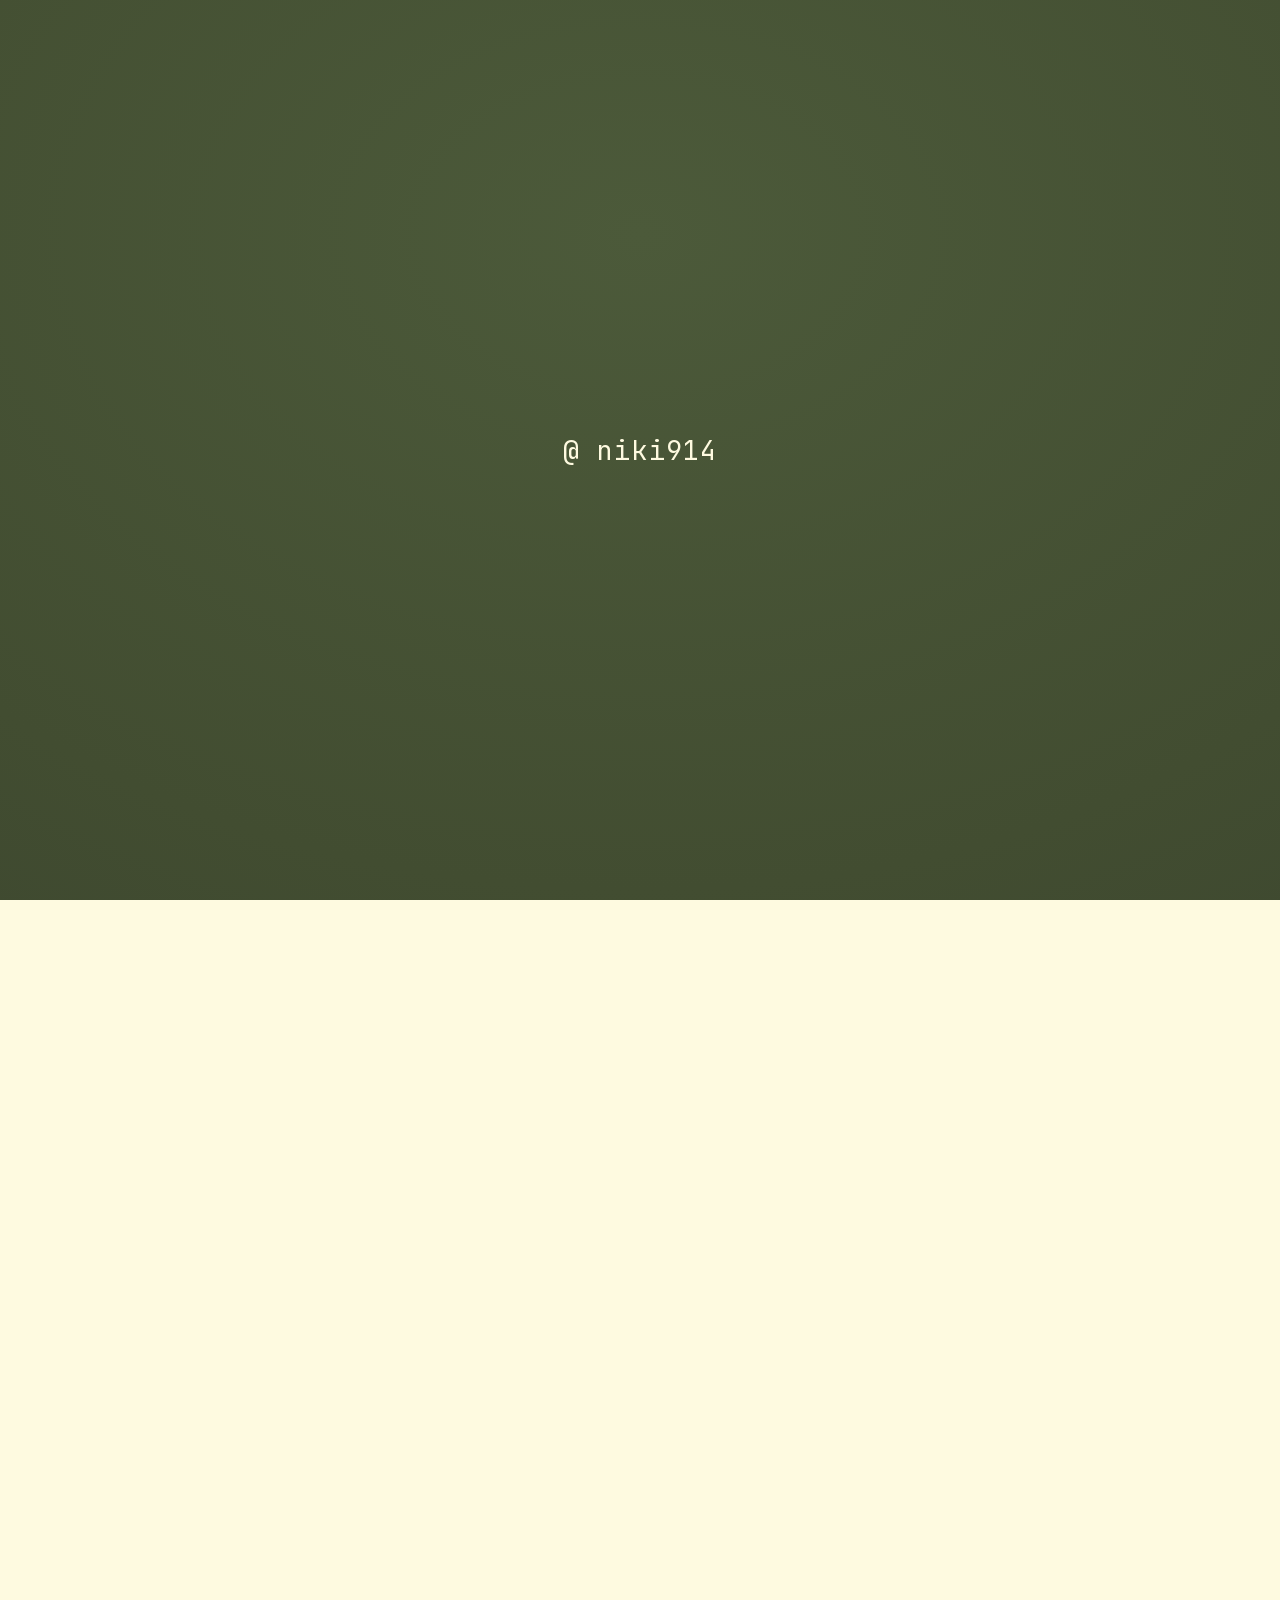
==== commit 0e8a8f99: "feat: brand curtain with @niki914 tag, JetBrains Mono, size-scaled halo, earlier text reveal Co-Auth" ====
--- a/index.html
+++ b/index.html
@@ -4,7 +4,7 @@
     <meta charset="utf-8" />
     <meta name="viewport" content="width=device-width, initial-scale=1" />
     <meta name="description" content="Hi, I'm Niki — personal homepage." />
-    <title>Niki — Hi, I'm Niki</title>
+    <title>@niki914</title>
     <link rel="stylesheet" href="css/style.css" />
   </head>
   <body>
@@ -61,7 +61,9 @@
              a cog shape from the bottom-right corner as you scroll
              (see js/reveal.js). opacity: 0 by default — reveal.js
              turns it on with the closed cover before first paint. -->
-        <div class="pre" id="preCover" aria-hidden="true"></div>
+        <div class="pre" id="preCover" aria-hidden="true">
+          <span class="pre-tag">@ niki914</span>
+        </div>
 
       </header>
     </div>
--- a/css/style.css
+++ b/css/style.css
@@ -29,6 +29,22 @@
   font-family: "AnthropicMono";
   src: url("../res/fonts/anthropic_mono_roman.woff2") format("woff2");
   font-weight: 400;
+  font-style: normal;
+  font-display: swap;
+}
+/* JetBrains Mono — latin subset from Google Fonts. Served as a
+   variable font: one file, weights picked by the descriptors. */
+@font-face {
+  font-family: "JetBrainsMono";
+  src: url("../res/fonts/jetbrains_mono.woff2") format("woff2");
+  font-weight: 400;
+  font-style: normal;
+  font-display: swap;
+}
+@font-face {
+  font-family: "JetBrainsMono";
+  src: url("../res/fonts/jetbrains_mono.woff2") format("woff2");
+  font-weight: 700;
   font-style: normal;
   font-display: swap;
 }
@@ -48,6 +64,7 @@
   --font-serif: "AnthropicSerif", Georgia, serif;
   --font-sans: "AnthropicSans", "Helvetica Neue", Arial, sans-serif;
   --font-mono: "AnthropicMono", "SFMono-Regular", Consolas, monospace;
+  --font-jetbrains: "JetBrainsMono", "SFMono-Regular", Consolas, monospace;
 
   --ease-out-expo: cubic-bezier(0.16, 1, 0.3, 1);
   --slide-pad-x: clamp(16px, 9.375vw, 180px);
@@ -84,22 +101,31 @@
 /* ===========================================
    HERO GROUND — dot grid in warm amber + cream
    text halo so type stays readable when the
-   physics shapes drift underneath. (text-shadow
-   is inherited: one rule covers all hero text.)
+   physics shapes drift underneath. The halo is
+   a --halo variable in em units: each hero text
+   element re-resolves it against its own font
+   size, so small labels get a small halo and
+   the big name keeps a strong one.
    =========================================== */
 .hero {
   background-color: var(--cream);
   background-image: url("data:image/svg+xml,%3Csvg xmlns='http://www.w3.org/2000/svg' width='50' height='50'%3E%3Crect width='3' height='3' x='23.5' y='23.5' fill='%23dda15e' fill-opacity='0.7'/%3E%3C/svg%3E");
   background-size: 50px 50px;
-  text-shadow:
-    -2px -2px 0 var(--cream),
-     2px -2px 0 var(--cream),
-    -2px  2px 0 var(--cream),
-     2px  2px 0 var(--cream),
-     0 0 8px var(--cream),
-     0 0 18px var(--cream),
-     0 0 32px var(--cream);
-}
+  --halo:
+    -0.04em -0.04em 0 var(--cream),
+     0.04em -0.04em 0 var(--cream),
+    -0.04em  0.04em 0 var(--cream),
+     0.04em  0.04em 0 var(--cream),
+     0 0 0.12em var(--cream),
+     0 0 0.28em var(--cream),
+     0 0 0.5em var(--cream);
+  text-shadow: var(--halo);
+}
+/* every hero text element opts into the halo (inheritance would
+   otherwise pass along the parent's resolved px values instead of
+   re-scaling the ems to the element's own size) */
+.hero h1, .hero h1 .name, .hero .subtitle, .hero .fact .k,
+.hero .fact .v, .hero .fact .v em, .hero .pull { text-shadow: var(--halo); }
 
 /* ===========================================
    COMPOSITION — centered name card. Type sizes
@@ -118,7 +144,7 @@
 .hero h1 { font-size: clamp(28px, 4.375vw, 84px); }
 .hero h1 .name { display: block; font-size: clamp(44px, 10.9375vw, 210px); line-height: 1.02; margin-top: clamp(6px, 0.63vw, 12px); }
 
-.subtitle { margin: clamp(16px, 2.29vw, 44px) 0 0; color: var(--muted); font-family: var(--font-sans); font-size: clamp(15px, 1.51vw, 29px); line-height: 1.6; }
+.subtitle { margin: clamp(16px, 2.29vw, 44px) 0 0; color: var(--muted); font-family: var(--font-jetbrains); font-size: clamp(15px, 1.51vw, 29px); line-height: 1.6; }
 .subtitle .accent { color: var(--accent); }
 .accent { color: var(--accent); }
 
@@ -177,6 +203,21 @@
   /* clip-path: path(evenodd, "…") — set by JS while scrolling */
 }
 
+/* the handle, centered on the closed curtain. The cog window eats
+   it as it grows, so the tag vanishes with the cover. */
+.pre-tag {
+  position: absolute; inset: 0;
+  display: flex; align-items: center; justify-content: center;
+  font-family: var(--font-jetbrains);
+  font-weight: 400;
+  font-size: clamp(18px, 2.08vw, 40px);
+  letter-spacing: 0.04em;
+  color: var(--cream);
+  /* the .hero halo is inherited and reads as a blur on the flat
+     cover — the olive background needs no halo for contrast */
+  text-shadow: none;
+}
+
 /* ===========================================
    NEXT PAGE — plain cream, no dots. Slides up
    over the pinned hero at the end of the
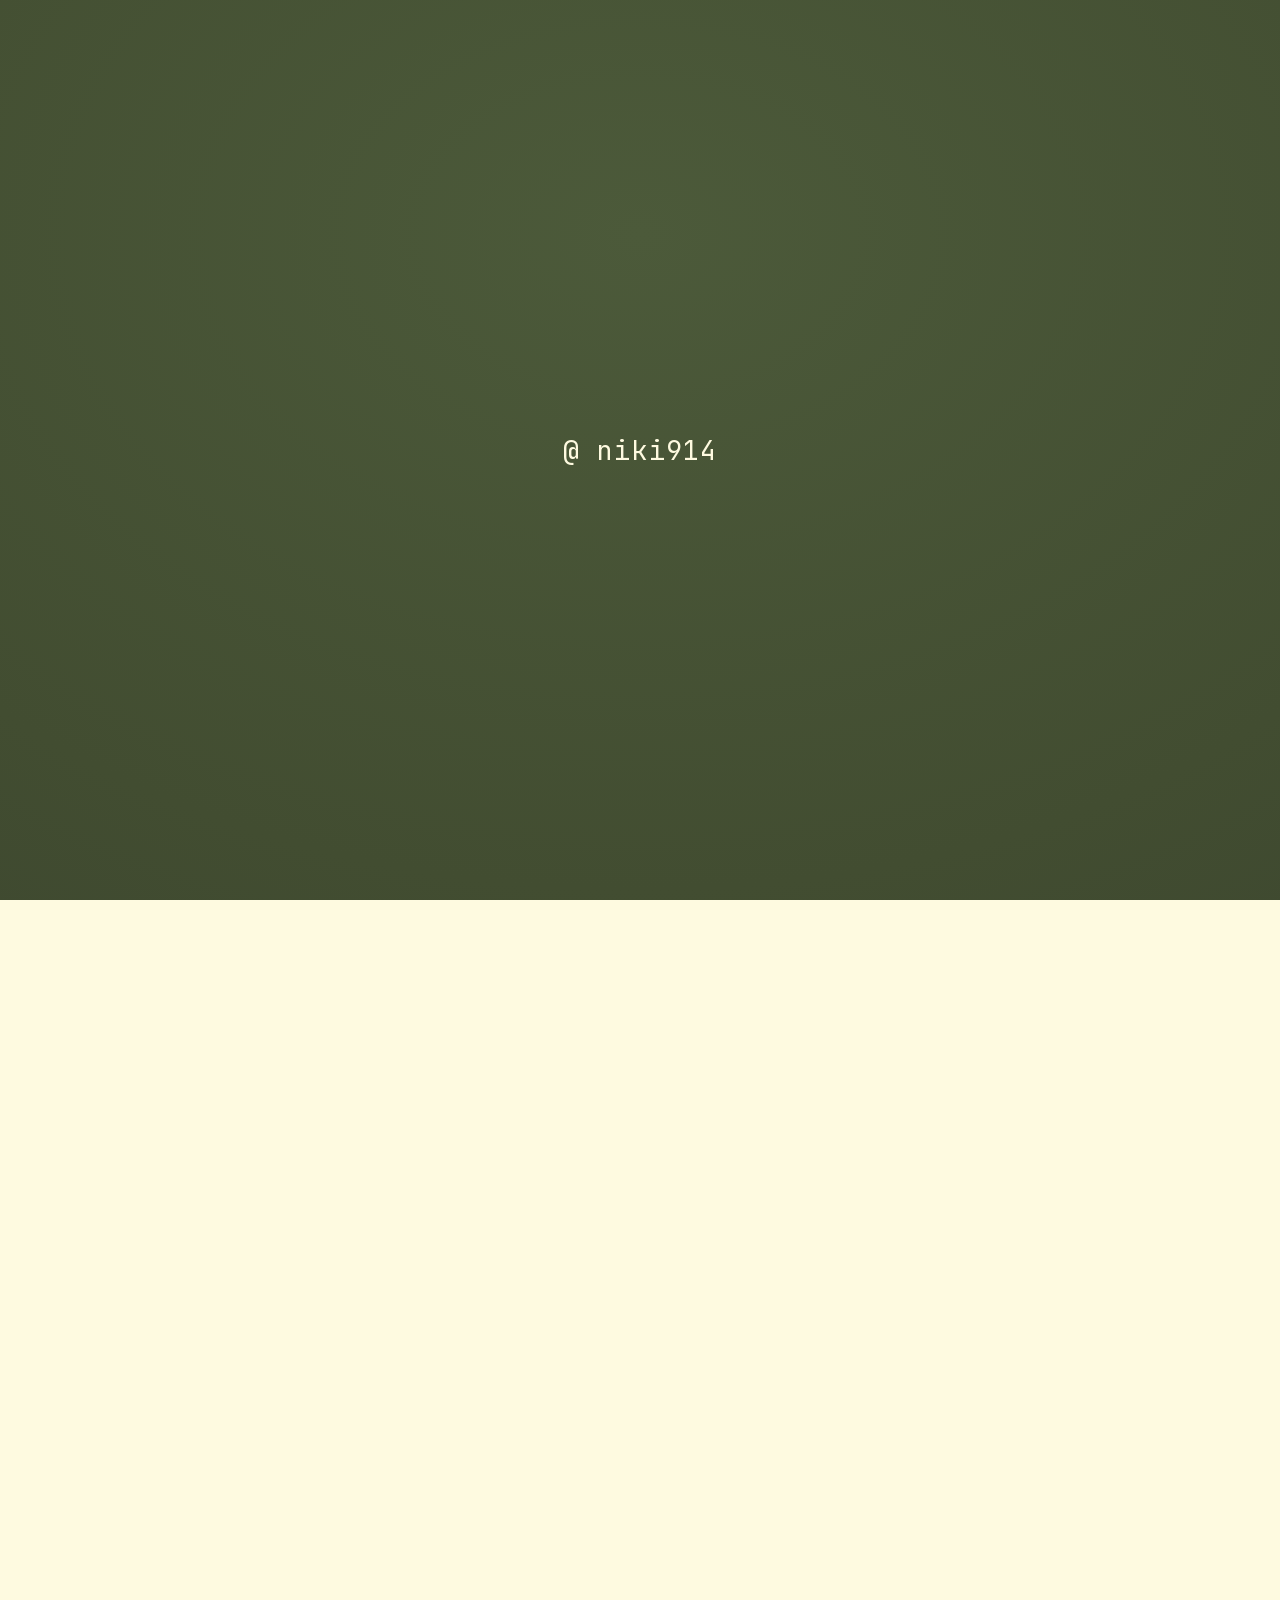
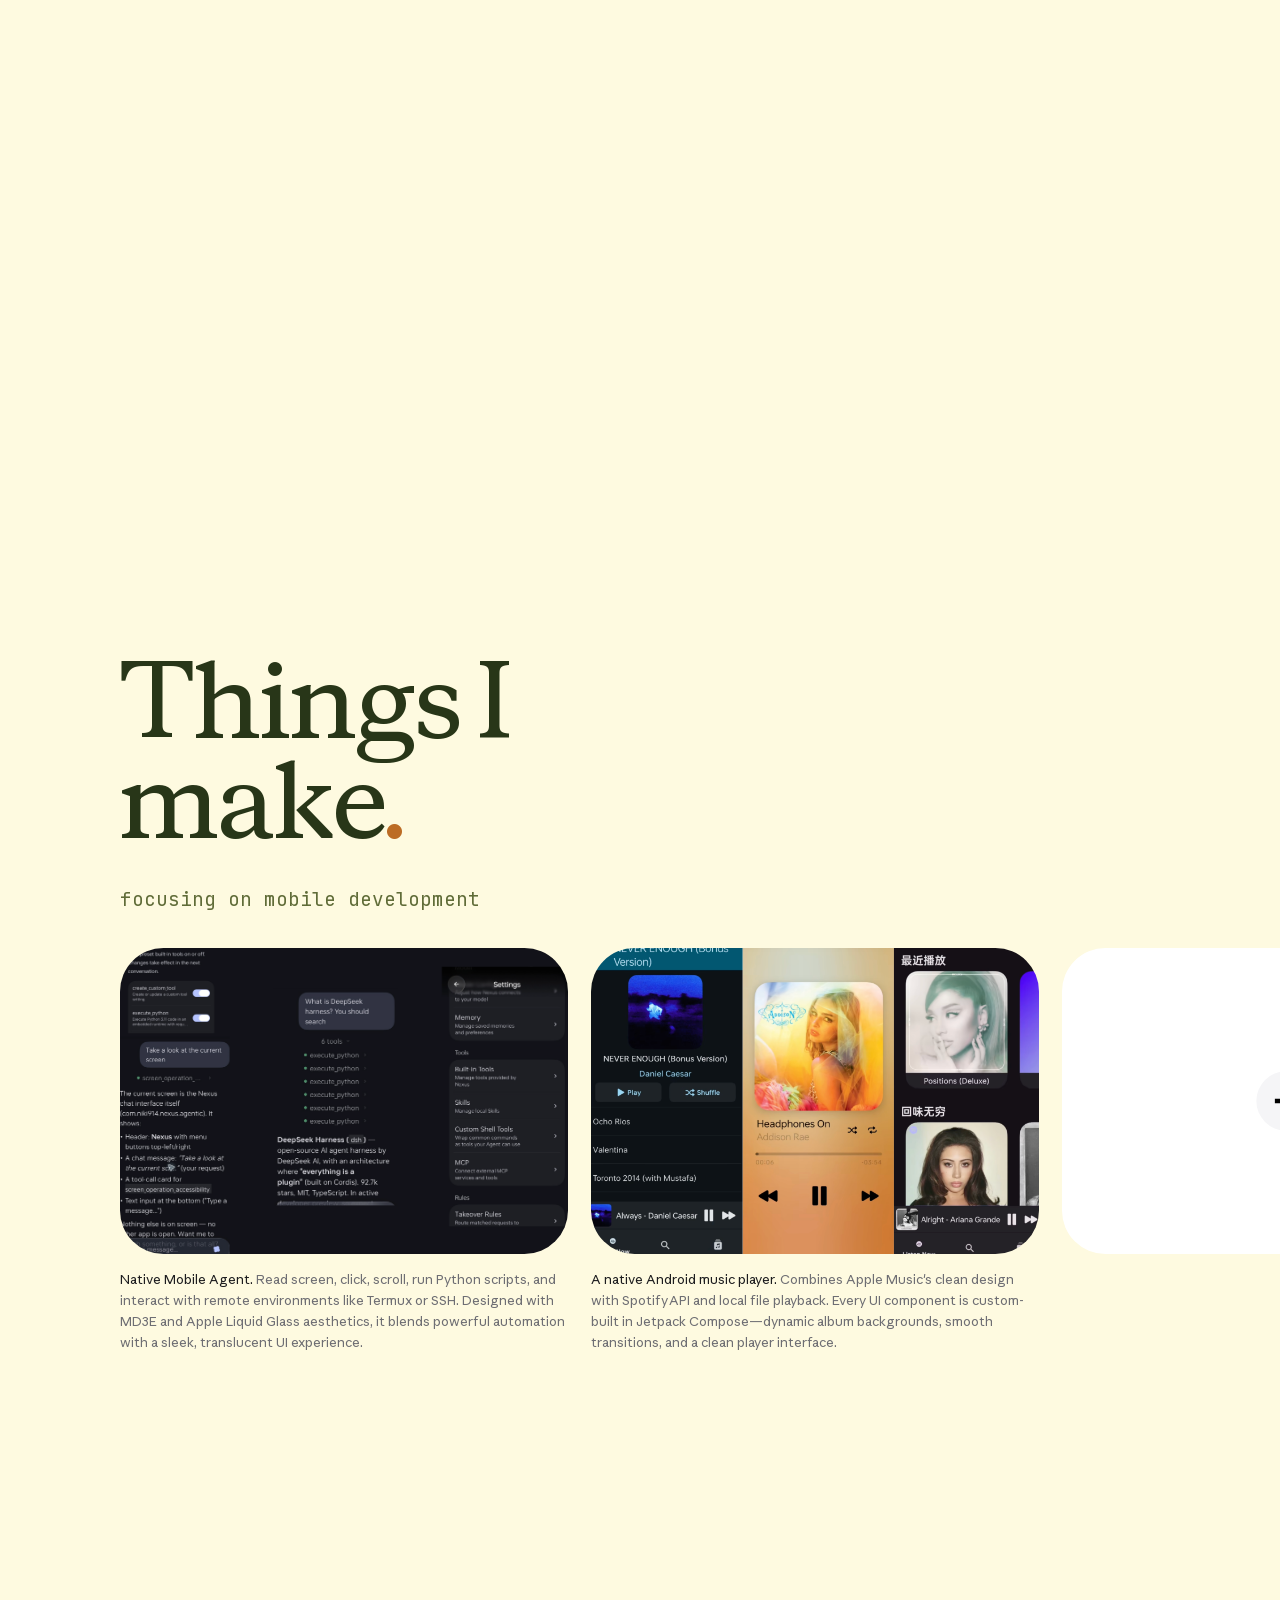
==== commit 5a9c3a91: "feat: add projects gallery, move assets into res/" ====
--- a/index.html
+++ b/index.html
@@ -20,15 +20,18 @@
         <!-- decorative physics layer: behind the type, above the dot ground -->
         <canvas class="fx-layer" aria-hidden="true"></canvas>
 
+        <!-- interactive floaters are declared in the physics specs
+             (js/physics.js): a shape with `link` gets a clickable
+             hotspot, `img` embeds a glyph — see the LinkedIn tile -->
+
         <div class="hero-content">
           <!-- centered name -->
           <h1>
-            <span class="w" data-el="w0">Hi,</span>
-            <span class="w" data-el="w1">I'm</span>
+            <span class="hello"><span class="w" data-el="w0">Hi,</span> <span class="w" data-el="w1">I'm</span></span>
             <span class="name w" data-el="w2">Niki<em class="accent">.</em></span>
           </h1>
           <p class="subtitle fade" data-el="sub">
-            Volcano | Cilen
+            houman dang
           </p>
 
           <!-- four facts -->
@@ -42,12 +45,12 @@
               <div class="v">ByteDance<br /><em>Toutiao R&amp;D<br />7 months</em></div>
             </div>
             <div class="fact pop" data-el="f2">
+              <div class="k">tech stack</div>
+              <div class="v">Android<br /><em>Kotlin</em><br />AI Agent<br />Frontend</div>
+            </div>
+            <div class="fact pop" data-el="f3">
               <div class="k">english</div>
               <div class="v">Bilinguals S5<br /><em>since 2025.9</em></div>
-            </div>
-            <div class="fact pop" data-el="f3">
-              <div class="k">hobbies</div>
-              <div class="v">Music<br />Podcasts<br />Walks<br />Creation</div>
             </div>
           </div>
 
@@ -68,10 +71,56 @@
       </header>
     </div>
 
-    <!-- NEXT PAGE — blank for now -->
-    <section class="next" aria-label="more about me"></section>
+    <!-- PROJECTS — horizontal gallery. Base: a native horizontally
+         scrollable, snap-stopped list (works with JS off, on touch,
+         and under reduced motion). js/projects.js adds
+         `projects-enhanced` on desktop, which pins the section and
+         maps vertical scroll to a translate3d() on the track. -->
+    <section class="projects" id="projects" aria-labelledby="projects-title">
+      <div class="projects-pin">
+        <header class="projects-heading">
+          <h2 id="projects-title">Things I<br>make<em class="accent">.</em></h2>
+          <p class="subtitle">focusing on mobile development</p>
+        </header>
+
+        <div class="projects-viewport">
+          <ol class="projects-track">
+            <li class="project-item" data-link="https://github.com/niki914/agentic-nexus" data-label="Native Mobile Agent">
+              <div class="project-card">
+                <img class="project-card-img" src="res/images/root/ai_agent.png" alt="Native Mobile Agent — Android automation agent" width="2112" height="1394" decoding="async" />
+              </div>
+              <div class="project-copy">
+                <p class="project-description" lang="en"><span class="keypoint">Native Mobile Agent.</span> <span class="details">Read screen, click, scroll, run Python scripts, and interact with remote environments like Termux or SSH. Designed with MD3E and Apple Liquid Glass aesthetics, it blends powerful automation with a sleek, translucent UI experience.</span></p>
+              </div>
+            </li>
+            <li class="project-item" data-link="https://github.com/niki914/Myspotify" data-label="Music App — a native Android music player">
+              <div class="project-card">
+                <img class="project-card-img" src="res/images/root/music_app.png" alt="Music App — Android music player" width="1598" height="1092" decoding="async" />
+              </div>
+              <div class="project-copy">
+                <p class="project-description" lang="en"><span class="keypoint">A native Android music player.</span> <span class="details">Combines Apple Music's clean design with Spotify API and local file playback. Every UI component is custom-built in Jetpack Compose—dynamic album backgrounds, smooth transitions, and a clean player interface.</span></p>
+              </div>
+            </li>
+            <li class="project-item" data-link="https://github.com/niki914?tab=repositories" data-label="GitHub Projects">
+              <div class="project-card">
+                <img class="project-card-img" src="res/images/root/more.svg" alt="GitHub" width="1600" height="1000" decoding="async" />
+              </div>
+            </li>
+          </ol>
+        </div>
+
+        <p class="projects-status" aria-live="polite">01 / 03</p>
+      </div>
+    </section>
+
+    <!-- OUTRO — a blank black page at the end. projects.js fades the
+         shared page background into it as it slides up after the
+         gallery has finished. -->
+    <section class="outro" aria-hidden="true"></section>
 
     <script src="js/physics.js"></script>
     <script src="js/reveal.js"></script>
+    <script src="js/width-fit.js"></script>
+    <script src="js/projects.js"></script>
   </body>
 </html>
--- a/css/style.css
+++ b/css/style.css
@@ -6,28 +6,21 @@
    =========================================== */
 @font-face {
   font-family: "AnthropicSerif";
-  src: url("../res/fonts/anthropic_serif_roman.woff2") format("woff2");
+  src: url("../res/fonts/anthropic/anthropic_serif_roman.woff2") format("woff2");
   font-weight: 400;
   font-style: normal;
   font-display: swap;
 }
 @font-face {
   font-family: "AnthropicSerif";
-  src: url("../res/fonts/anthropic_serif_italic.woff2") format("woff2");
+  src: url("../res/fonts/anthropic/anthropic_serif_italic.woff2") format("woff2");
   font-weight: 400;
   font-style: italic;
   font-display: swap;
 }
 @font-face {
   font-family: "AnthropicSans";
-  src: url("../res/fonts/anthropic_sans_roman.woff2") format("woff2");
-  font-weight: 400;
-  font-style: normal;
-  font-display: swap;
-}
-@font-face {
-  font-family: "AnthropicMono";
-  src: url("../res/fonts/anthropic_mono_roman.woff2") format("woff2");
+  src: url("../res/fonts/anthropic/anthropic_sans_roman.woff2") format("woff2");
   font-weight: 400;
   font-style: normal;
   font-display: swap;
@@ -61,10 +54,24 @@
   --faint: rgba(96, 108, 56, 0.55);
   --hairline: rgba(96, 108, 56, 0.16);
 
-  --font-serif: "AnthropicSerif", Georgia, serif;
-  --font-sans: "AnthropicSans", "Helvetica Neue", Arial, sans-serif;
-  --font-mono: "AnthropicMono", "SFMono-Regular", Consolas, monospace;
-  --font-jetbrains: "JetBrainsMono", "SFMono-Regular", Consolas, monospace;
+  --font-serif: "AnthropicSerif", serif;
+  --font-sans: "AnthropicSans", sans-serif;
+  --font-mono: "JetBrainsMono", monospace;
+
+  /* projects page — neutral text on light gray */
+  --projects-bg: #f5f5f7;
+  --projects-ink: #1d1d1f;    /* big titles, keypoint text */
+  --projects-muted: #6e6e73;  /* small labels, secondary text */
+  --projects-head-gap: clamp(24px, 2.6vw, 40px);
+
+  /* one fixed standard frame for every project card, so all cards in
+     the gallery share the same height and stay aligned. Assets are
+     prepared at 1598×1092: 560 × 1092/1598 ≈ 382.7. Images with a
+     different ratio are cropped to the frame by object-fit: cover. */
+  --project-card-width: 448px;
+  --project-card-height: calc(var(--project-card-width) * 1092 / 1598);
+  --project-gap: clamp(14px, 1.8vw, 30px);
+  --project-radius: clamp(28px, 3.4vw, 52px);
 
   --ease-out-expo: cubic-bezier(0.16, 1, 0.3, 1);
   --slide-pad-x: clamp(16px, 9.375vw, 180px);
@@ -83,9 +90,10 @@
   /* no elastic bounce at the top (and bottom) of the page */
   overscroll-behavior-y: none;
   /* any residual overscroll paints the canvas: olive near the top
-     (cover-colored, so a bounce at the top shows cover, not cream)
-     and cream below, so the bottom of the page bounces cleanly */
-  background: linear-gradient(180deg, #4c5a3a 0%, #39432e 30vh, var(--cream) calc(30vh + 1px), var(--cream));
+     (cover-colored, so a bounce at the top shows cover, not cream),
+     the light gray across the gallery, and black at the very bottom
+     so a bounce after the outro doesn't flash gray */
+  background: linear-gradient(180deg, #4c5a3a 0%, #39432e 30vh, var(--projects-bg) calc(30vh + 1px), #000000);
 }
 body { margin: 0; background: var(--cream); }
 img, video, canvas, svg { max-width: 100%; max-height: 100%; }
@@ -136,6 +144,9 @@
   position: relative; z-index: 1; height: 100%;
   display: flex; flex-direction: column; align-items: center; justify-content: center;
   text-align: center; padding: 0 var(--slide-pad-x);
+  /* display-only layer: it spans the whole hero and would otherwise
+     swallow clicks meant for the .fx-link tile beneath it */
+  pointer-events: none;
 }
 .hero-content > * { width: fit-content; max-width: 1500px; }
 
@@ -144,7 +155,7 @@
 .hero h1 { font-size: clamp(28px, 4.375vw, 84px); }
 .hero h1 .name { display: block; font-size: clamp(44px, 10.9375vw, 210px); line-height: 1.02; margin-top: clamp(6px, 0.63vw, 12px); }
 
-.subtitle { margin: clamp(16px, 2.29vw, 44px) 0 0; color: var(--muted); font-family: var(--font-jetbrains); font-size: clamp(15px, 1.51vw, 29px); line-height: 1.6; }
+.subtitle { margin: clamp(16px, 2.29vw, 44px) 0 0; color: var(--muted); font-family: var(--font-mono); font-size: clamp(15px, 1.51vw, 29px); line-height: 1.6; }
 .subtitle .accent { color: var(--accent); }
 .accent { color: var(--accent); }
 
@@ -182,6 +193,16 @@
   width: 100%; height: 100%;
   max-width: none; max-height: none;
   pointer-events: none;
+}
+
+/* interactive floater hotspot — invisible <a> elements created by
+   physics.js for every spec with a `link`, glued to the shape each
+   frame. reveal.js flips pointer-events on once the cog window has
+   uncovered the shape, so clicks can't fire while it is hidden. */
+.fx-link {
+  position: absolute; z-index: 0;
+  pointer-events: none;
+  cursor: pointer;
 }
 
 /* ===========================================
@@ -208,7 +229,7 @@
 .pre-tag {
   position: absolute; inset: 0;
   display: flex; align-items: center; justify-content: center;
-  font-family: var(--font-jetbrains);
+  font-family: var(--font-mono);
   font-weight: 400;
   font-size: clamp(18px, 2.08vw, 40px);
   letter-spacing: 0.04em;
@@ -219,11 +240,224 @@
 }
 
 /* ===========================================
-   NEXT PAGE — plain cream, no dots. Slides up
-   over the pinned hero at the end of the
-   reveal, then takes over the screen.
-   =========================================== */
-.next {
+   PROJECTS — horizontal gallery. The base
+   stylesheet renders the track as a native
+   horizontally scrollable, snap-stopped list
+   (no-JS, touch, reduced motion). On desktop
+   js/projects.js adds `projects-enhanced` to
+   <html>, which swaps the track to a
+   translate3d-driven fixed gallery: the pin
+   sticks to the viewport, the heading and
+   controls stay, and the track moves 1:1 with
+   the vertical scroll.
+   =========================================== */
+.projects {
   position: relative; z-index: 1;
-  min-height: 100vh; background: var(--cream);
-}
+  min-height: 100vh;
+  background: var(--projects-bg);
+}
+
+.projects-pin {
+  position: relative;
+  display: flex; flex-direction: column;
+  padding-top: clamp(40px, 7vw, 140px);
+}
+
+.projects-heading { padding-inline: var(--slide-pad-x); }
+/* title homage — matches the hero name: serif, deep olive ink, amber
+   period (the accent-colored full stop is the signature detail) */
+.projects-heading h2 {
+  margin: 0 0 var(--projects-head-gap);
+  max-width: 15ch;
+  font-family: var(--font-serif); font-weight: 400;
+  font-size: clamp(66px, 8vw, 148px);
+  line-height: 0.98;
+  letter-spacing: 0;
+  color: var(--icon);
+}
+/* subtitle homage — matches the hero subtitle (houman dang): mono,
+   muted olive. The hero's wide name→subtitle gap is intentionally
+   not copied; a normal margin is used instead. */
+.projects-heading .subtitle {
+  margin: clamp(10px, 1.1vw, 18px) 0 0;
+}
+
+.projects-viewport {
+  margin-block: var(--projects-head-gap) clamp(18px, 2.2vw, 36px);
+  overflow: hidden;   /* the enhanced track is wider than the page */
+}
+
+.projects-track {
+  position: relative;   /* items' offsetParent — offsets stay track-local */
+  list-style: none; margin: 0;
+  display: flex; gap: var(--project-gap);
+  padding-inline: var(--slide-pad-x);
+  overflow-x: auto;
+  scroll-snap-type: x mandatory;
+  scroll-padding-inline: var(--slide-pad-x);
+  overscroll-behavior-inline: contain;
+}
+
+.project-item {
+  position: relative;   /* linked cards get an absolute <a> overlay */
+  flex: 0 0 auto;
+  width: var(--project-card-width);
+  scroll-snap-align: start;
+}
+
+/* project card — a fixed frame with the image absolutely positioned,
+   so it never affects layout: every card keeps exactly
+   var(--project-card-height), so their top edges align across the
+   gallery. The image fills the frame via object-fit: cover; a 1%
+   scale micro-overshoots the edges so a subpixel rounding can never
+   expose the card behind the image. translateZ(0) gives the card its
+   own compositing layer so the rounded-edge antialiasing never mixes
+   colors into the image. */
+.project-card {
+  position: relative;
+  width: 100%; height: var(--project-card-height);
+  border-radius: var(--project-radius);
+  overflow: hidden;
+  transform: translateZ(0);
+}
+.project-card-img {
+  position: absolute;
+  inset: 0;
+  width: 100%; height: 100%;
+  object-fit: cover;
+  transform: scale(1.01);
+}
+
+.project-copy {
+  padding-top: clamp(14px, 1.2vw, 22px);
+  max-width: 100%;
+}
+/* generic linked-card hotspot — created by js/projects.js for every
+   item with a data-link attribute, the same pattern as the fx-link
+   floaters: one transparent <a> covering the card (image area) only,
+   so the description text below stays non-clickable */
+.project-link {
+  position: absolute; inset: 0;
+  cursor: pointer;
+}
+.project-description {
+  margin: 0;
+  font-family: var(--font-sans);
+  font-size: clamp(13px, 0.95vw, 15px);
+  line-height: 1.6;
+}
+.project-description .keypoint { color: var(--projects-ink); }
+.project-description .details { color: var(--projects-muted); }
+
+/* the counter is kept for screen readers (aria-live); visually
+   hidden — navigation is scroll / keyboard only, no buttons */
+.projects-status {
+  position: absolute;
+  width: 1px; height: 1px;
+  margin: -1px; padding: 0;
+  overflow: hidden;
+  clip: rect(0 0 0 0);
+  white-space: nowrap;
+  border: 0;
+}
+
+/* ===========================================
+   ENHANCED (desktop) — sticky pin + fixed
+   horizontal mapping. The section's own height
+   is stretched by js/projects.js to
+   viewportHeight + travelX so the pin un-sticks
+   exactly when the last card reaches its end.
+   =========================================== */
+html.projects-enhanced .projects-pin {
+  position: sticky; top: 0;
+  height: 100vh; height: 100dvh;
+  overflow: hidden;
+}
+/* the viewport stretches the track to the full middle band; each
+   item is a column centered in the band. Cards keep their fixed
+   standard height (var(--project-card-height)) — the frame never
+   compresses */
+html.projects-enhanced .projects-viewport {
+  display: flex; min-height: 0;
+  flex: 1;
+}
+html.projects-enhanced .projects-track {
+  flex: none;
+  width: max-content;
+  overflow: visible;
+  scroll-snap-type: none;
+}
+html.projects-enhanced .project-item {
+  display: flex; flex-direction: column;
+  justify-content: flex-start;   /* every card's top edge lines up;
+                                    description lengths vary, so centering
+                                    would stagger the frames */
+}
+html.projects-enhanced .project-card {
+  flex: none;   /* fixed frame — never shrinks, never compresses */
+}
+html.projects-enhanced .project-copy { flex-shrink: 0; }
+
+/* ===========================================
+   TOUCH & NARROW — native horizontal swipe.
+   The base layout already scrolls; only the
+   card footprint changes. (js/projects.js
+   skips enhancement when this query matches.)
+   =========================================== */
+@media (max-width: 767px), (pointer: coarse) {
+  .project-item { width: min(84vw, 420px); }
+  .project-card { height: calc(min(84vw, 420px) * 1092 / 1598); }
+}
+
+/* short windows: compact the heading so the full card still fits
+   still fits the middle band. The card frame never shrinks — on
+   short windows the description below it is what clips first. */
+@media (max-height: 760px) {
+  .projects-pin { padding-top: clamp(28px, 5vw, 84px); }
+  .projects-heading h2 { font-size: clamp(29px, 3.9vw, 65px); line-height: 0.98; margin-bottom: clamp(12px, 1.4vw, 22px); }
+  .projects-viewport { margin-block: 10px 14px; }
+  .project-copy { padding-top: 10px; }
+  .project-description { font-size: clamp(11px, 0.95vw, 13px); line-height: 1.5; }
+}
+/* very short windows: drop the subtitle to keep the card visible */
+@media (max-height: 540px) {
+  .projects-heading .subtitle { display: none; }
+}
+
+/* ===========================================
+   REDUCED MOTION — no sticky, no transforms,
+   no color interpolation. The gallery becomes
+   a plain grid/list; everything stays readable.
+   js/projects.js skips enhancement entirely.
+   =========================================== */
+@media (prefers-reduced-motion: reduce) {
+  .projects { background: var(--projects-bg); }
+  .projects-pin {
+    position: static;
+    height: auto;
+    overflow: visible;
+  }
+  .projects-viewport { overflow: visible; }
+  .projects-track {
+    display: grid;
+    grid-template-columns: repeat(auto-fit, minmax(min(320px, 100%), 1fr));
+    align-items: start;
+    gap: var(--project-gap);
+    overflow: visible;
+    scroll-snap-type: none;
+  }
+  .project-item { width: 100%; scroll-snap-align: none; }
+}
+
+/* ===========================================
+   OUTRO — blank black page at the end. Follows
+   the gallery in normal flow; projects.js fades
+   the shared page background into it as it
+   slides up. Static black under reduced motion
+   and with JS off.
+   =========================================== */
+.outro {
+  position: relative; z-index: 1;
+  min-height: 100vh;
+  background: #000000;
+}
